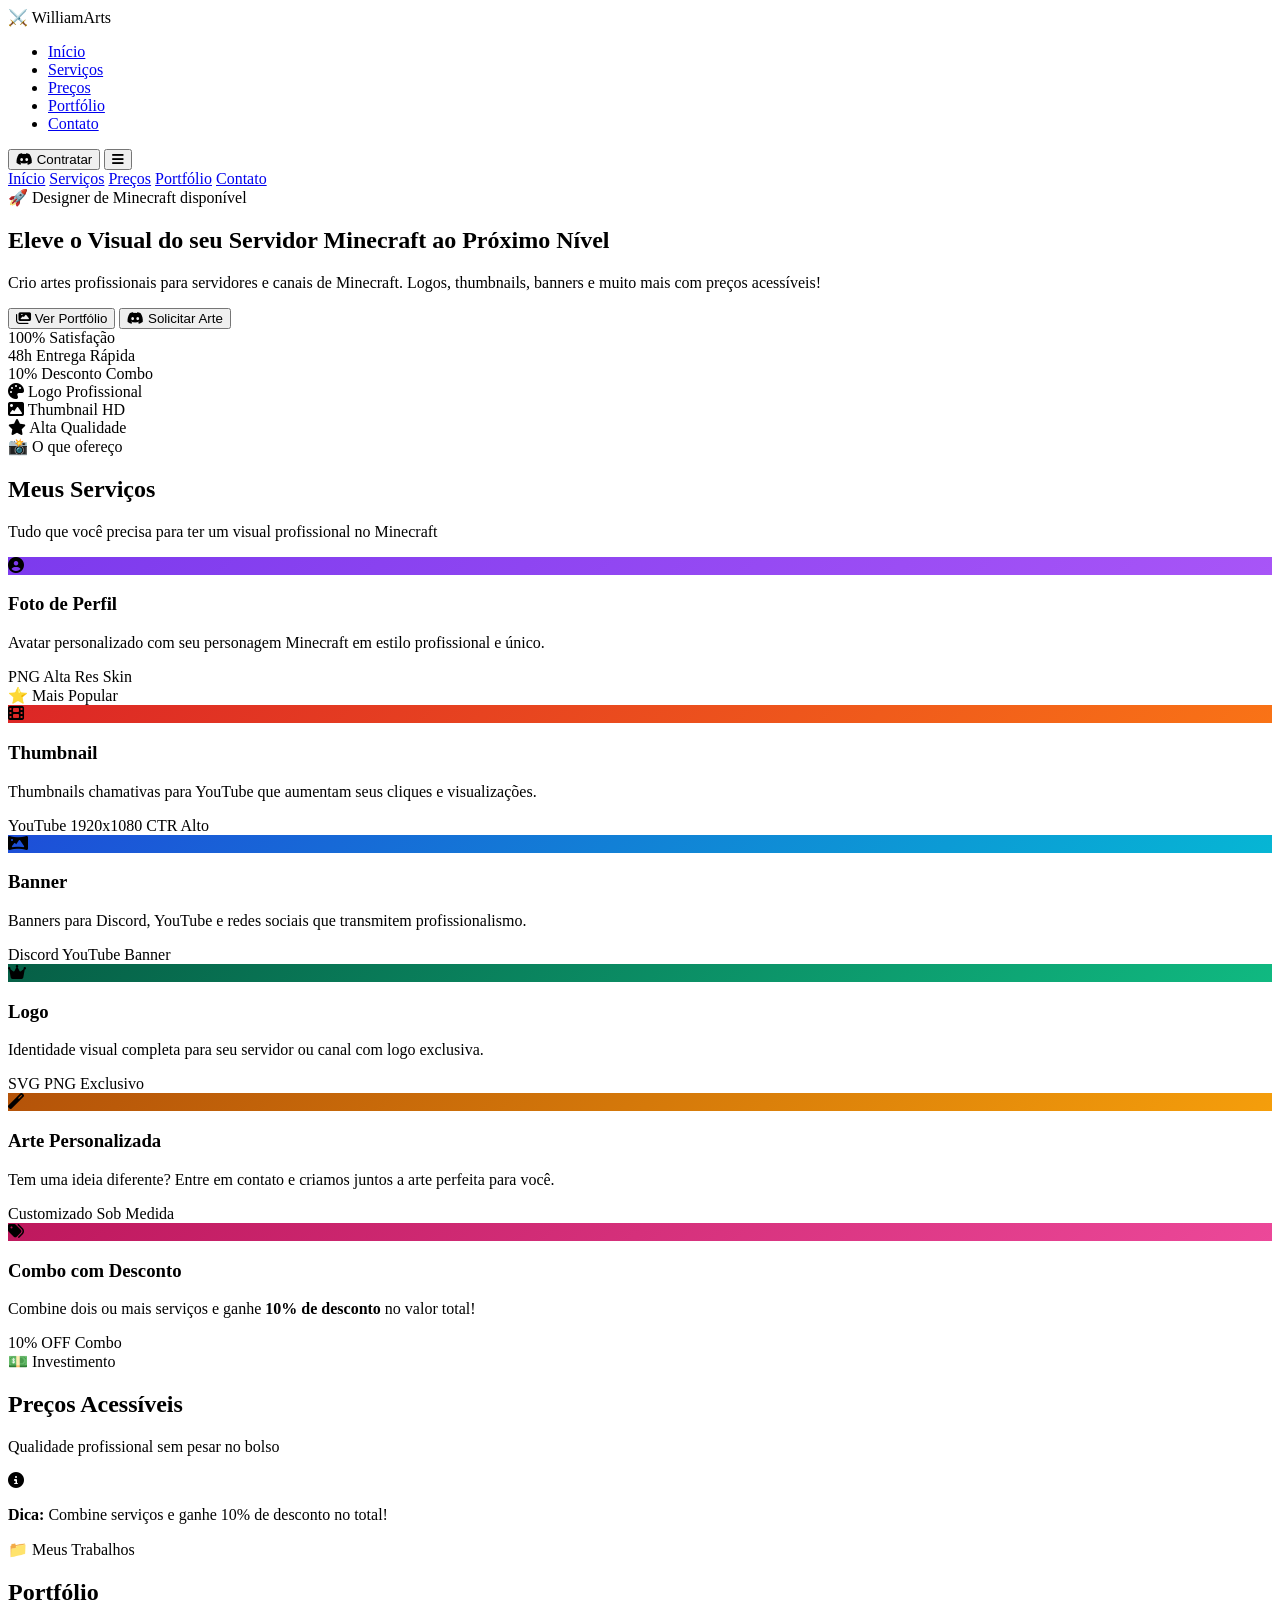
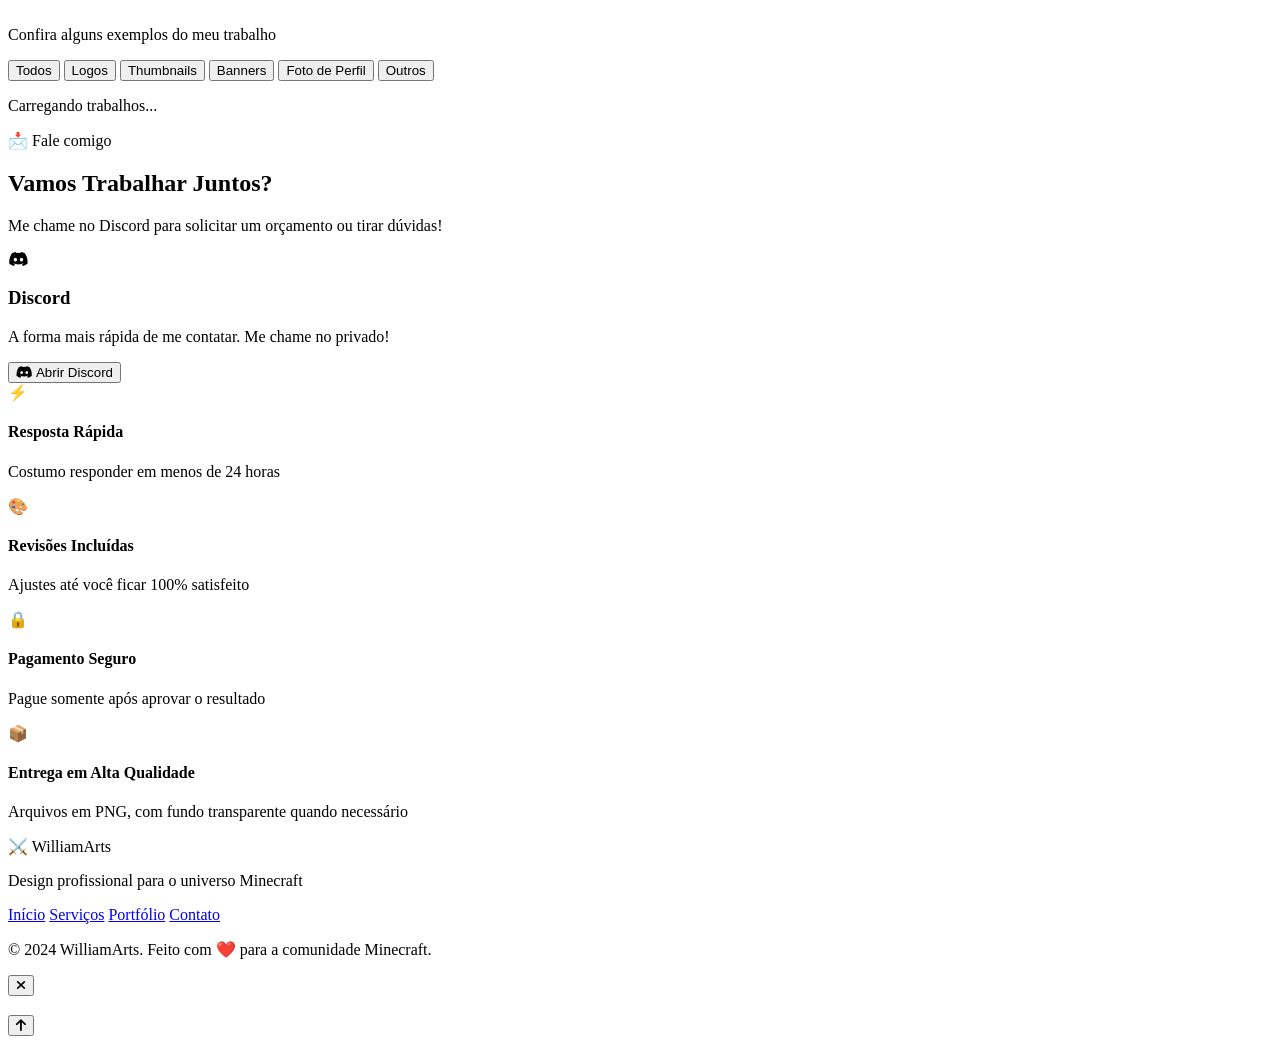
==== index.html @ 98b88396 "Add initial HTML structure for Minecraft design site This file contains the complete HTML structure " ====
<!DOCTYPE html>
<html lang="pt-BR">
<head>
  <meta charset="UTF-8" />
  <meta name="viewport" content="width=device-width, initial-scale=1.0"/>
  <title>William Arts | Design para Minecraft</title>
  <meta name="description" content="Artes profissionais para servidores e canais de Minecraft. Logos, thumbnails, banners e muito mais!"/>
  <link rel="stylesheet" href="style.css"/>
  <link rel="preconnect" href="https://fonts.googleapis.com"/>
  <link href="https://fonts.googleapis.com/css2?family=Inter:wght@300;400;500;600;700;800;900&display=swap" rel="stylesheet"/>
  <link rel="stylesheet" href="https://cdnjs.cloudflare.com/ajax/libs/font-awesome/6.5.0/css/all.min.css"/>
</head>
<body>

  <!-- PARTÍCULAS DE FUNDO -->
  <div class="particles" id="particles"></div>

  <!-- NAVBAR -->
  <nav class="navbar" id="navbar">
    <div class="nav-container">
      <div class="nav-logo">
        <span class="logo-icon">⚔️</span>
        <span class="logo-text">William<span class="logo-highlight">Arts</span></span>
      </div>
      <ul class="nav-links">
        <li><a href="#inicio" class="nav-link active">Início</a></li>
        <li><a href="#servicos" class="nav-link">Serviços</a></li>
        <li><a href="#precos" class="nav-link">Preços</a></li>
        <li><a href="#portfolio" class="nav-link">Portfólio</a></li>
        <li><a href="#contato" class="nav-link">Contato</a></li>
      </ul>
      <button class="nav-cta" onclick="scrollToSection('contato')">
        <i class="fab fa-discord"></i> Contratar
      </button>
      <button class="menu-toggle" id="menuToggle">
        <i class="fas fa-bars"></i>
      </button>
    </div>
    <!-- Menu Mobile -->
    <div class="mobile-menu" id="mobileMenu">
      <a href="#inicio" class="mobile-link">Início</a>
      <a href="#servicos" class="mobile-link">Serviços</a>
      <a href="#precos" class="mobile-link">Preços</a>
      <a href="#portfolio" class="mobile-link">Portfólio</a>
      <a href="#contato" class="mobile-link">Contato</a>
    </div>
  </nav>

  <!-- HERO SECTION -->
  <section class="hero" id="inicio">
    <div class="hero-bg-grid"></div>
    <div class="hero-content">
      <div class="hero-badge">
        <span class="badge-dot"></span>
        🚀 Designer de Minecraft disponível
      </div>
      <h1 class="hero-title">
        Eleve o Visual do seu
        <span class="gradient-text">Servidor Minecraft</span>
        ao Próximo Nível
      </h1>
      <p class="hero-subtitle">
        Crio artes profissionais para servidores e canais de Minecraft.
        Logos, thumbnails, banners e muito mais com preços acessíveis!
      </p>
      <div class="hero-buttons">
        <button class="btn-primary" onclick="scrollToSection('portfolio')">
          <i class="fas fa-images"></i> Ver Portfólio
        </button>
        <button class="btn-secondary" onclick="scrollToSection('contato')">
          <i class="fab fa-discord"></i> Solicitar Arte
        </button>
      </div>
      <div class="hero-stats">
        <div class="stat">
          <span class="stat-number">100%</span>
          <span class="stat-label">Satisfação</span>
        </div>
        <div class="stat-divider"></div>
        <div class="stat">
          <span class="stat-number">48h</span>
          <span class="stat-label">Entrega Rápida</span>
        </div>
        <div class="stat-divider"></div>
        <div class="stat">
          <span class="stat-number">10%</span>
          <span class="stat-label">Desconto Combo</span>
        </div>
      </div>
    </div>
    <div class="hero-visual">
      <div class="hero-card-float card-1">
        <i class="fas fa-palette"></i>
        <span>Logo Profissional</span>
      </div>
      <div class="hero-card-float card-2">
        <i class="fas fa-image"></i>
        <span>Thumbnail HD</span>
      </div>
      <div class="hero-card-float card-3">
        <i class="fas fa-star"></i>
        <span>Alta Qualidade</span>
      </div>
      <div class="minecraft-block">
        <div class="block-face top"></div>
        <div class="block-face front"></div>
        <div class="block-face right"></div>
      </div>
    </div>
  </section>

  <!-- SERVIÇOS -->
  <section class="servicos" id="servicos">
    <div class="container">
      <div class="section-header">
        <span class="section-tag">📸 O que ofereço</span>
        <h2 class="section-title">Meus <span class="gradient-text">Serviços</span></h2>
        <p class="section-subtitle">Tudo que você precisa para ter um visual profissional no Minecraft</p>
      </div>
      <div class="servicos-grid">

        <div class="servico-card">
          <div class="servico-icon" style="background: linear-gradient(135deg, #7c3aed, #a855f7);">
            <i class="fas fa-user-circle"></i>
          </div>
          <h3>Foto de Perfil</h3>
          <p>Avatar personalizado com seu personagem Minecraft em estilo profissional e único.</p>
          <div class="servico-tags">
            <span class="tag">PNG</span>
            <span class="tag">Alta Res</span>
            <span class="tag">Skin</span>
          </div>
        </div>

        <div class="servico-card featured">
          <div class="featured-badge">⭐ Mais Popular</div>
          <div class="servico-icon" style="background: linear-gradient(135deg, #dc2626, #f97316);">
            <i class="fas fa-film"></i>
          </div>
          <h3>Thumbnail</h3>
          <p>Thumbnails chamativas para YouTube que aumentam seus cliques e visualizações.</p>
          <div class="servico-tags">
            <span class="tag">YouTube</span>
            <span class="tag">1920x1080</span>
            <span class="tag">CTR Alto</span>
          </div>
        </div>

        <div class="servico-card">
          <div class="servico-icon" style="background: linear-gradient(135deg, #1d4ed8, #06b6d4);">
            <i class="fas fa-panorama"></i>
          </div>
          <h3>Banner</h3>
          <p>Banners para Discord, YouTube e redes sociais que transmitem profissionalismo.</p>
          <div class="servico-tags">
            <span class="tag">Discord</span>
            <span class="tag">YouTube</span>
            <span class="tag">Banner</span>
          </div>
        </div>

        <div class="servico-card">
          <div class="servico-icon" style="background: linear-gradient(135deg, #065f46, #10b981);">
            <i class="fas fa-crown"></i>
          </div>
          <h3>Logo</h3>
          <p>Identidade visual completa para seu servidor ou canal com logo exclusiva.</p>
          <div class="servico-tags">
            <span class="tag">SVG</span>
            <span class="tag">PNG</span>
            <span class="tag">Exclusivo</span>
          </div>
        </div>

        <div class="servico-card">
          <div class="servico-icon" style="background: linear-gradient(135deg, #b45309, #f59e0b);">
            <i class="fas fa-magic"></i>
          </div>
          <h3>Arte Personalizada</h3>
          <p>Tem uma ideia diferente? Entre em contato e criamos juntos a arte perfeita para você.</p>
          <div class="servico-tags">
            <span class="tag">Customizado</span>
            <span class="tag">Sob Medida</span>
          </div>
        </div>

        <div class="servico-card desconto-card">
          <div class="servico-icon" style="background: linear-gradient(135deg, #be185d, #ec4899);">
            <i class="fas fa-tags"></i>
          </div>
          <h3>Combo com Desconto</h3>
          <p>Combine dois ou mais serviços e ganhe <strong>10% de desconto</strong> no valor total!</p>
          <div class="servico-tags">
            <span class="tag tag-destaque">10% OFF</span>
            <span class="tag">Combo</span>
          </div>
        </div>

      </div>
    </div>
  </section>

  <!-- PREÇOS -->
  <section class="precos" id="precos">
    <div class="container">
      <div class="section-header">
        <span class="section-tag">💵 Investimento</span>
        <h2 class="section-title">Preços <span class="gradient-text">Acessíveis</span></h2>
        <p class="section-subtitle">Qualidade profissional sem pesar no bolso</p>
      </div>
      <div class="precos-grid" id="precosGrid">
        <!-- Preenchido pelo JS -->
      </div>
      <div class="combo-aviso">
        <i class="fas fa-info-circle"></i>
        <p><strong>Dica:</strong> Combine serviços e ganhe <span class="highlight">10% de desconto</span> no total!</p>
      </div>
    </div>
  </section>

  <!-- PORTFÓLIO -->
  <section class="portfolio-section" id="portfolio">
    <div class="container">
      <div class="section-header">
        <span class="section-tag">📁 Meus Trabalhos</span>
        <h2 class="section-title">Port<span class="gradient-text">fólio</span></h2>
        <p class="section-subtitle">Confira alguns exemplos do meu trabalho</p>
      </div>

      <!-- FILTROS -->
      <div class="filtros">
        <button class="filtro-btn active" data-filtro="todos">Todos</button>
        <button class="filtro-btn" data-filtro="logo">Logos</button>
        <button class="filtro-btn" data-filtro="thumbnail">Thumbnails</button>
        <button class="filtro-btn" data-filtro="banner">Banners</button>
        <button class="filtro-btn" data-filtro="fotoperfil">Foto de Perfil</button>
        <button class="filtro-btn" data-filtro="outro">Outros</button>
      </div>

      <!-- GRID DE PORTFÓLIOS -->
      <div class="portfolio-grid" id="portfolioGrid">
        <div class="loading-portfolio">
          <div class="spinner"></div>
          <p>Carregando trabalhos...</p>
        </div>
      </div>

    </div>
  </section>

  <!-- CONTATO -->
  <section class="contato" id="contato">
    <div class="container">
      <div class="section-header">
        <span class="section-tag">📩 Fale comigo</span>
        <h2 class="section-title">Vamos <span class="gradient-text">Trabalhar</span> Juntos?</h2>
        <p class="section-subtitle">Me chame no Discord para solicitar um orçamento ou tirar dúvidas!</p>
      </div>
      <div class="contato-content">
        <div class="contato-card discord-card">
          <div class="discord-icon">
            <i class="fab fa-discord"></i>
          </div>
          <h3>Discord</h3>
          <p>A forma mais rápida de me contatar. Me chame no privado!</p>
          <div class="discord-username" id="discordUsername">
            <!-- Preenchido pelo JS -->
          </div>
          <button class="btn-discord" id="btnDiscord">
            <i class="fab fa-discord"></i> Abrir Discord
          </button>
        </div>

        <div class="contato-info">
          <div class="info-item">
            <div class="info-icon">⚡</div>
            <div>
              <h4>Resposta Rápida</h4>
              <p>Costumo responder em menos de 24 horas</p>
            </div>
          </div>
          <div class="info-item">
            <div class="info-icon">🎨</div>
            <div>
              <h4>Revisões Incluídas</h4>
              <p>Ajustes até você ficar 100% satisfeito</p>
            </div>
          </div>
          <div class="info-item">
            <div class="info-icon">🔒</div>
            <div>
              <h4>Pagamento Seguro</h4>
              <p>Pague somente após aprovar o resultado</p>
            </div>
          </div>
          <div class="info-item">
            <div class="info-icon">📦</div>
            <div>
              <h4>Entrega em Alta Qualidade</h4>
              <p>Arquivos em PNG, com fundo transparente quando necessário</p>
            </div>
          </div>
        </div>
      </div>
    </div>
  </section>

  <!-- FOOTER -->
  <footer class="footer">
    <div class="footer-content">
      <div class="footer-logo">
        <span class="logo-icon">⚔️</span>
        <span class="logo-text">William<span class="logo-highlight">Arts</span></span>
      </div>
      <p class="footer-desc">Design profissional para o universo Minecraft</p>
      <div class="footer-links">
        <a href="#inicio">Início</a>
        <a href="#servicos">Serviços</a>
        <a href="#portfolio">Portfólio</a>
        <a href="#contato">Contato</a>
      </div>
      <p class="footer-copy">© 2024 WilliamArts. Feito com ❤️ para a comunidade Minecraft.</p>
    </div>
  </footer>

  <!-- MODAL DE IMAGEM -->
  <div class="modal-overlay" id="modalOverlay">
    <div class="modal-content">
      <button class="modal-close" id="modalClose">
        <i class="fas fa-times"></i>
      </button>
      <img src="" alt="" id="modalImg" class="modal-img"/>
      <div class="modal-info">
        <h3 id="modalTitulo"></h3>
        <p id="modalDesc"></p>
        <span class="modal-cat" id="modalCat"></span>
      </div>
    </div>
  </div>

  <!-- BOTÃO VOLTAR AO TOPO -->
  <button class="btn-topo" id="btnTopo" onclick="window.scrollTo({top:0,behavior:'smooth'})">
    <i class="fas fa-arrow-up"></i>
  </button>

  <script src="script.js"></script>
</body>
</html>
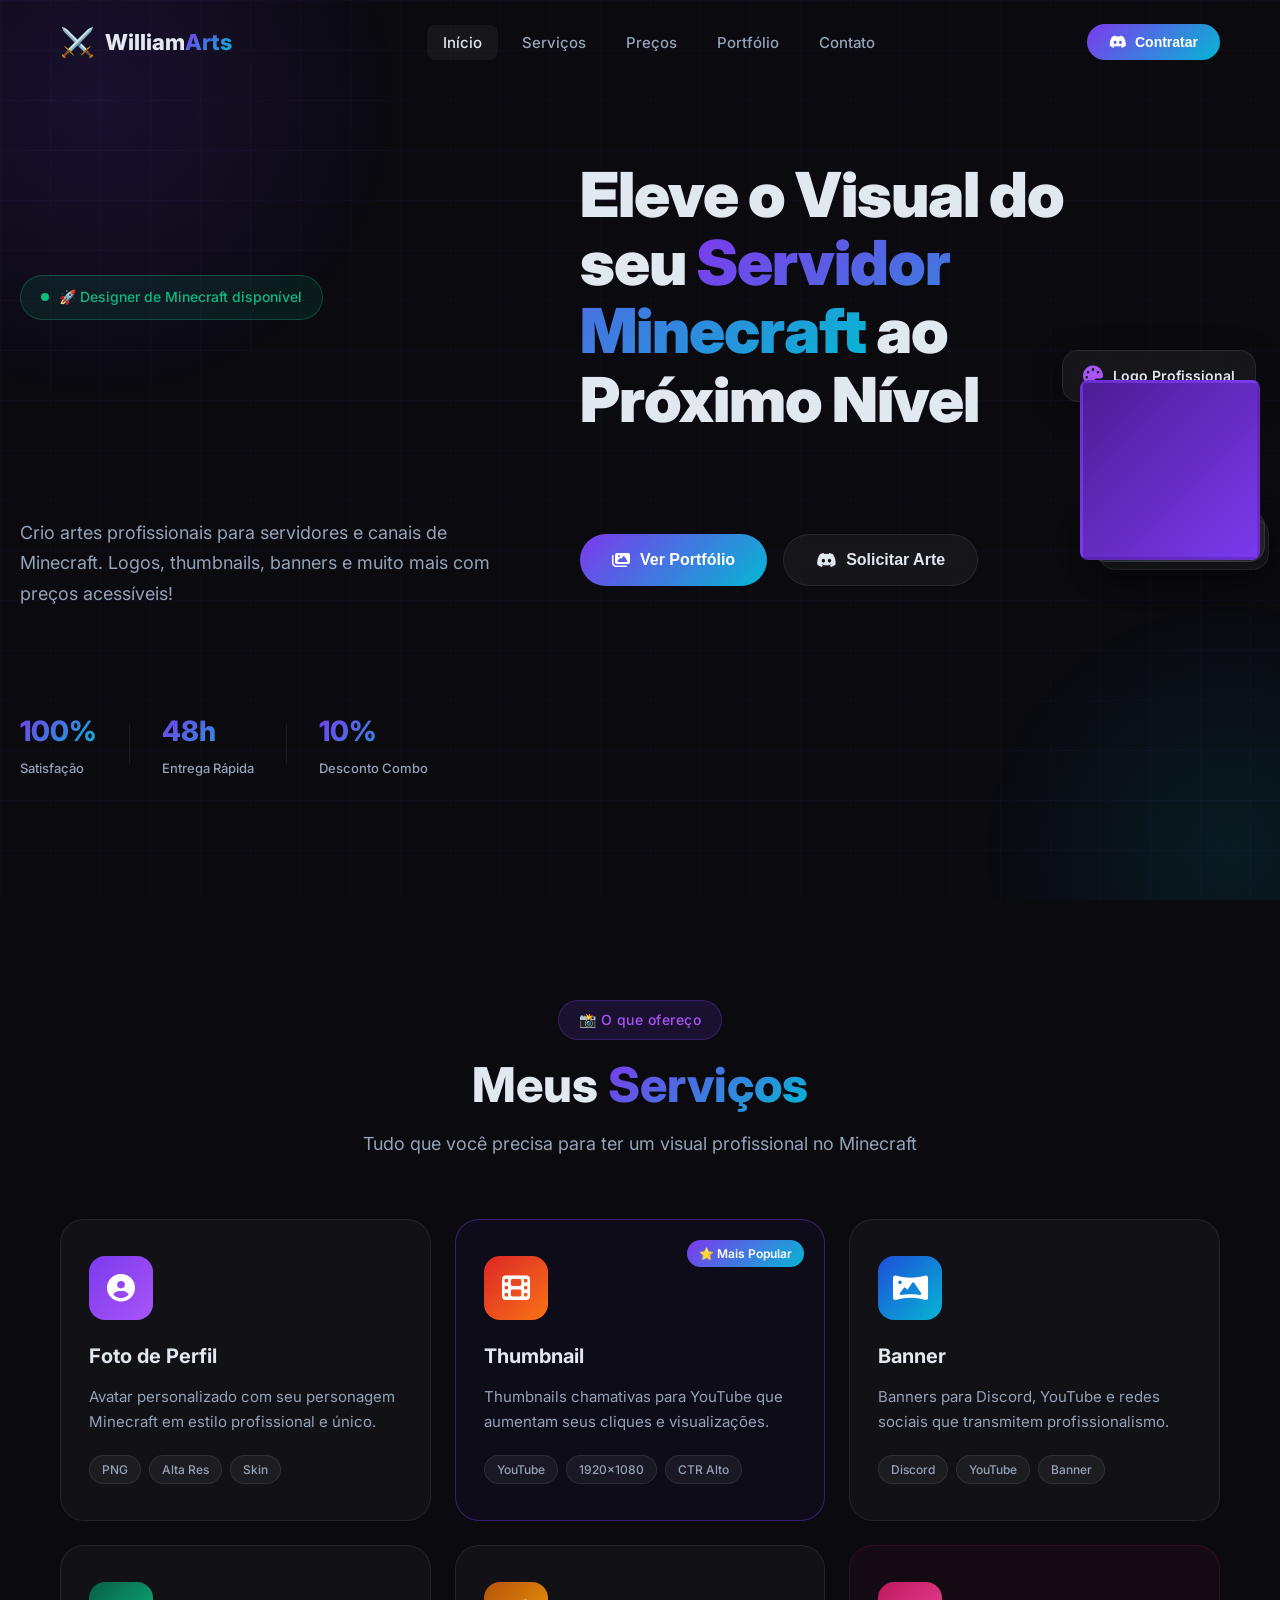
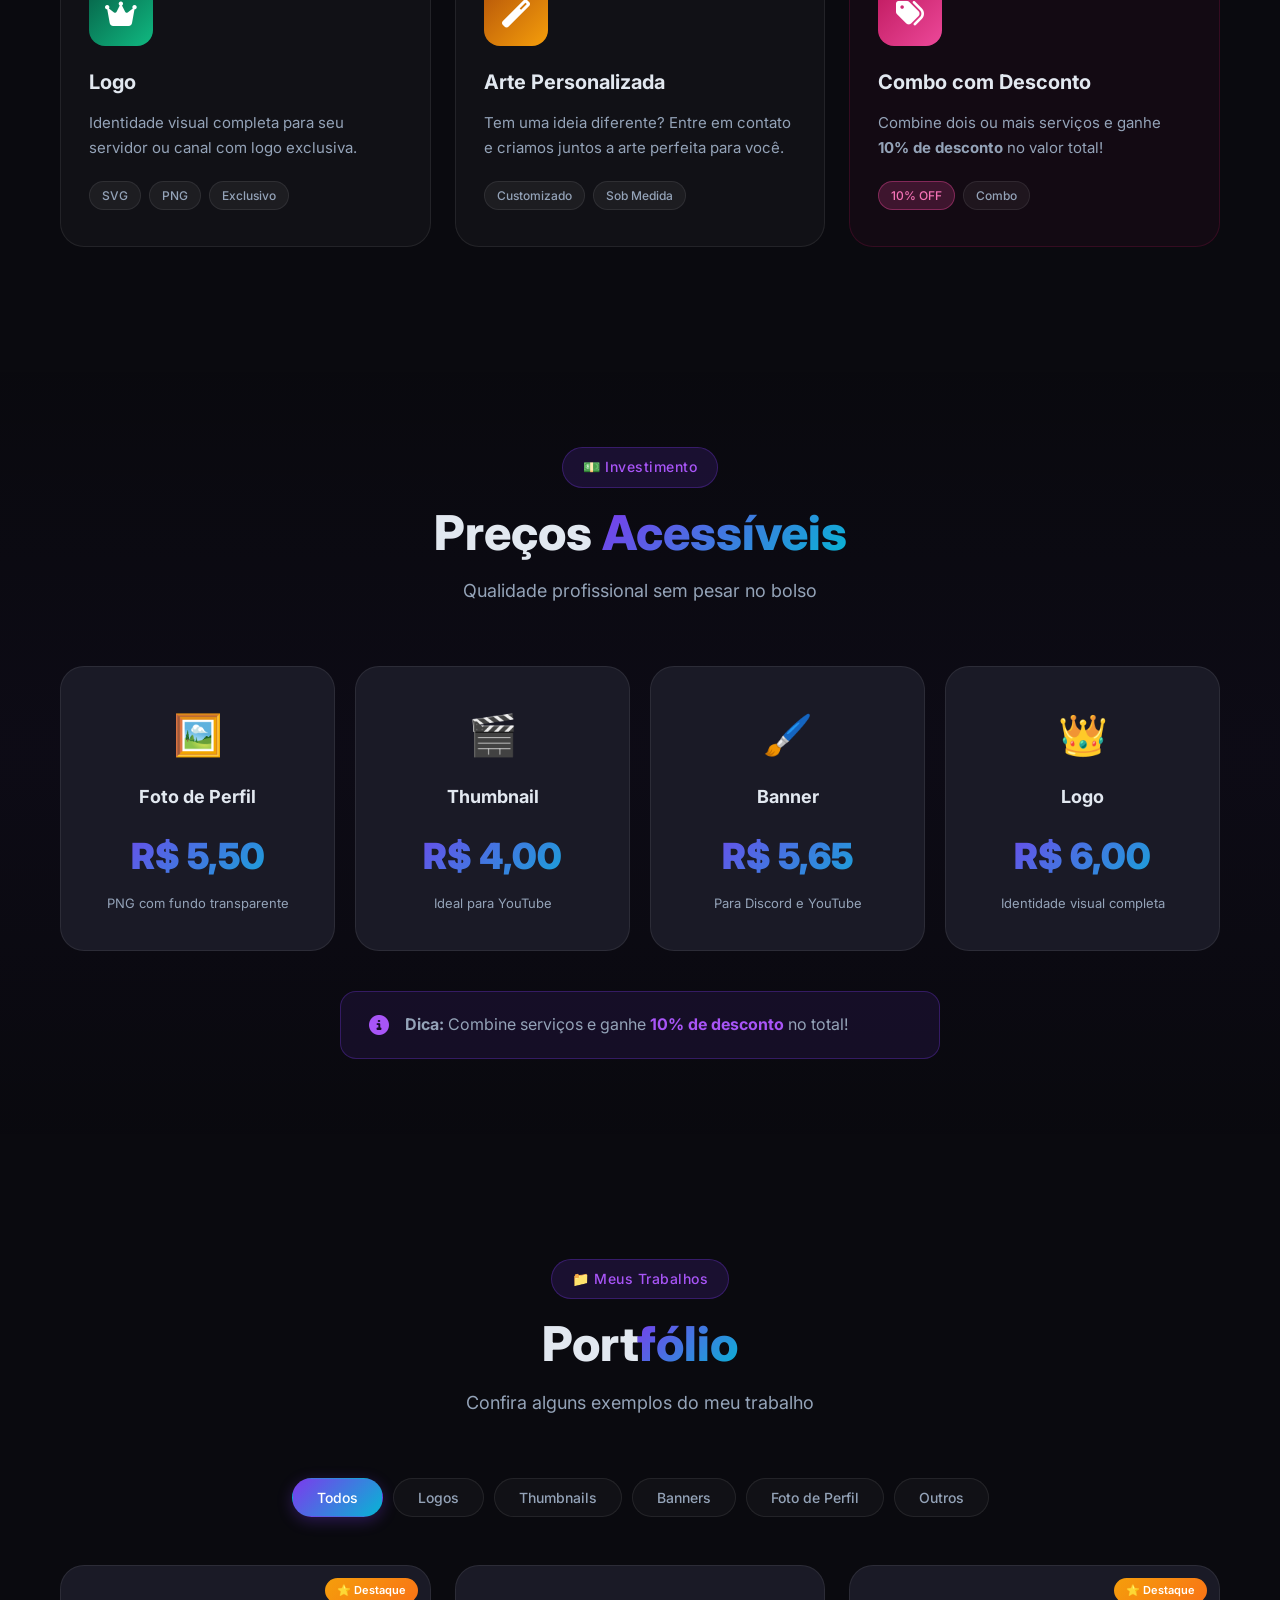
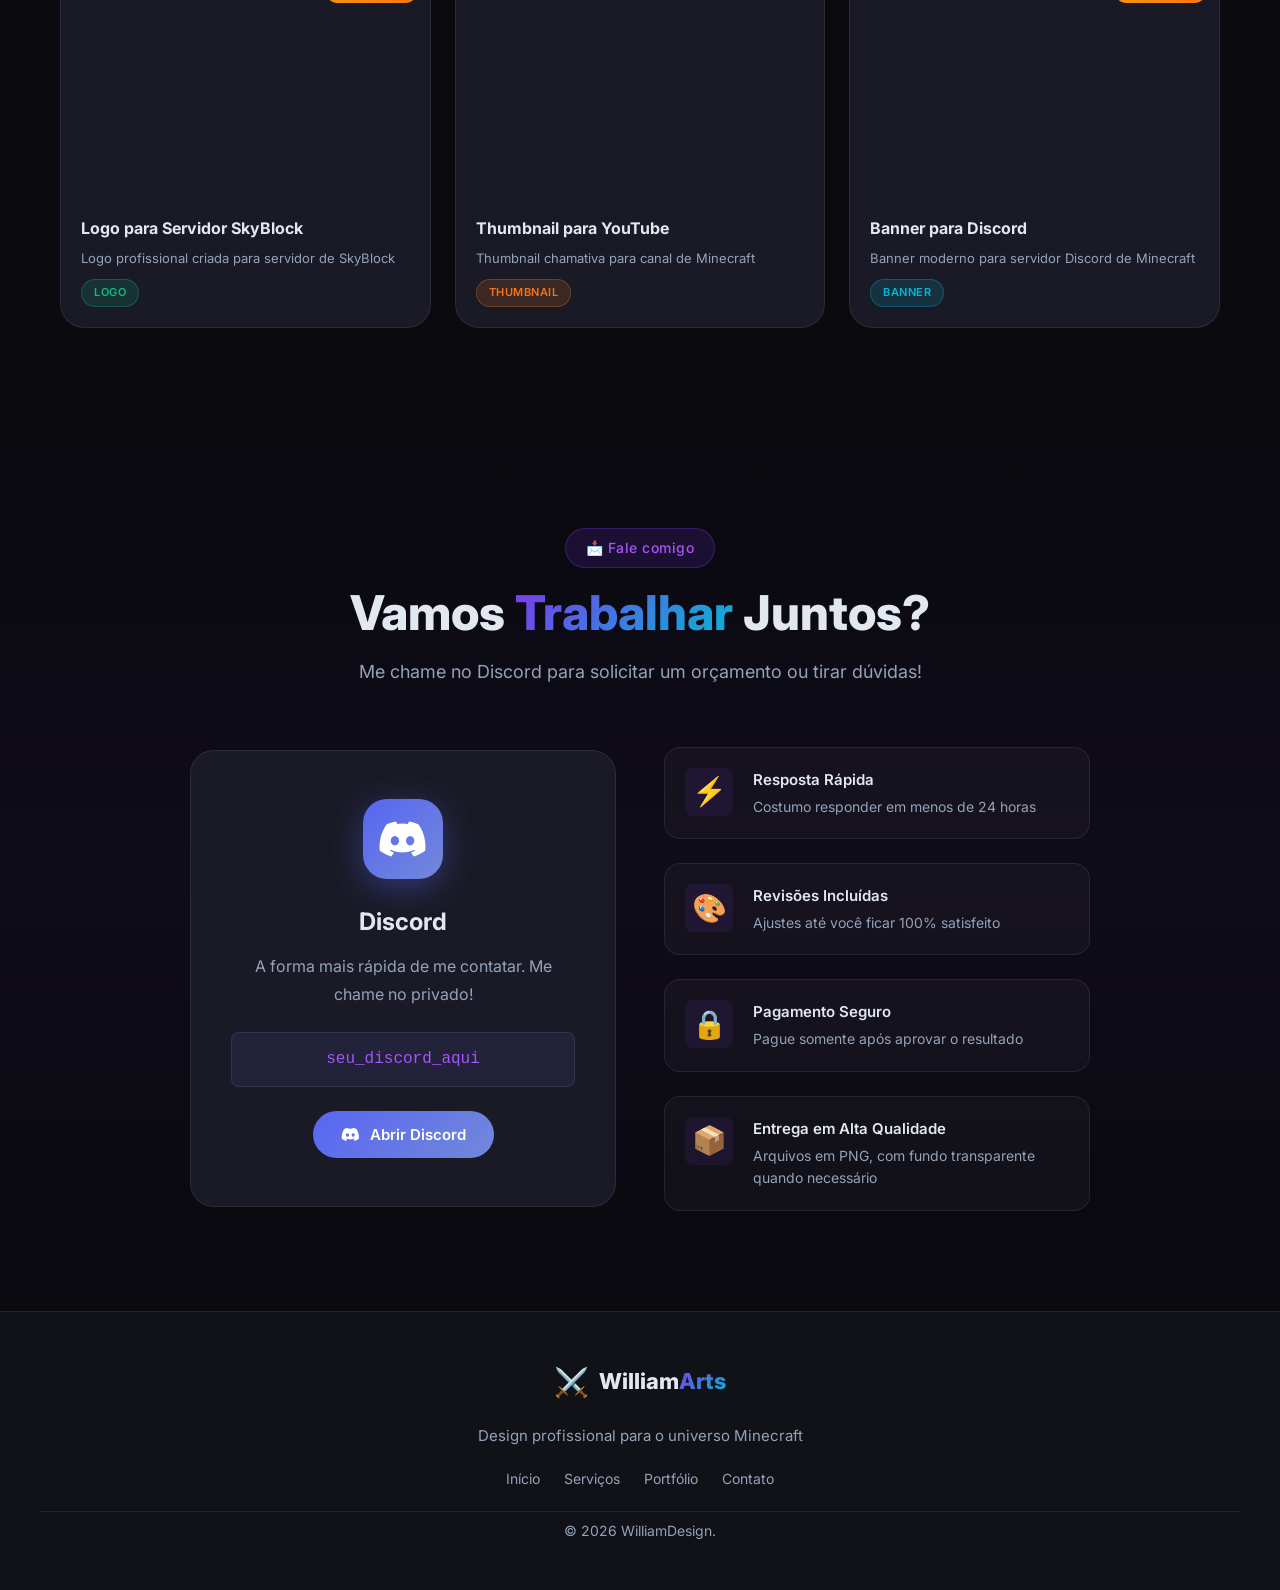
==== commit 4233a52b: "Change footer copyright to 2026 WilliamDesign Updated footer copyright year and author name." ====
--- a/index.html
+++ b/index.html
@@ -319,7 +319,7 @@
         <a href="#portfolio">Portfólio</a>
         <a href="#contato">Contato</a>
       </div>
-      <p class="footer-copy">© 2024 WilliamArts. Feito com ❤️ para a comunidade Minecraft.</p>
+      <p class="footer-copy">© 2026 WilliamDesign.</p>
     </div>
   </footer>
 
--- a/style.css
+++ b/style.css
@@ -0,0 +1,1297 @@
+/* ===================================
+   RESET E VARIÁVEIS
+=================================== */
+*, *::before, *::after {
+  margin: 0;
+  padding: 0;
+  box-sizing: border-box;
+}
+
+:root {
+  --primary: #7c3aed;
+  --primary-light: #a855f7;
+  --secondary: #06b6d4;
+  --accent: #f97316;
+  --dark: #0a0a0f;
+  --dark-2: #111118;
+  --dark-3: #1a1a26;
+  --dark-4: #22223a;
+  --text: #e2e8f0;
+  --text-muted: #94a3b8;
+  --border: rgba(124, 58, 237, 0.2);
+  --glass: rgba(255, 255, 255, 0.03);
+  --glass-border: rgba(255, 255, 255, 0.08);
+  --success: #10b981;
+  --gradient: linear-gradient(135deg, #7c3aed, #06b6d4);
+  --gradient-2: linear-gradient(135deg, #f97316, #dc2626);
+  --shadow: 0 25px 50px rgba(0, 0, 0, 0.5);
+  --radius: 16px;
+  --radius-sm: 8px;
+  --radius-lg: 24px;
+  --transition: all 0.3s cubic-bezier(0.4, 0, 0.2, 1);
+}
+
+html {
+  scroll-behavior: smooth;
+  scroll-padding-top: 80px;
+}
+
+body {
+  font-family: 'Inter', sans-serif;
+  background-color: var(--dark);
+  color: var(--text);
+  overflow-x: hidden;
+  line-height: 1.6;
+}
+
+/* ===================================
+   PARTÍCULAS
+=================================== */
+.particles {
+  position: fixed;
+  top: 0;
+  left: 0;
+  width: 100%;
+  height: 100%;
+  pointer-events: none;
+  z-index: 0;
+  overflow: hidden;
+}
+
+.particle {
+  position: absolute;
+  border-radius: 50%;
+  animation: float-particle linear infinite;
+  opacity: 0;
+}
+
+@keyframes float-particle {
+  0% { transform: translateY(100vh) rotate(0deg); opacity: 0; }
+  10% { opacity: 1; }
+  90% { opacity: 1; }
+  100% { transform: translateY(-100px) rotate(720deg); opacity: 0; }
+}
+
+/* ===================================
+   UTILITÁRIOS
+=================================== */
+.container {
+  max-width: 1200px;
+  margin: 0 auto;
+  padding: 0 20px;
+}
+
+.gradient-text {
+  background: var(--gradient);
+  -webkit-background-clip: text;
+  -webkit-text-fill-color: transparent;
+  background-clip: text;
+}
+
+.section-header {
+  text-align: center;
+  margin-bottom: 60px;
+}
+
+.section-tag {
+  display: inline-block;
+  background: rgba(124, 58, 237, 0.15);
+  border: 1px solid rgba(124, 58, 237, 0.3);
+  color: var(--primary-light);
+  padding: 8px 20px;
+  border-radius: 50px;
+  font-size: 14px;
+  font-weight: 500;
+  margin-bottom: 16px;
+  letter-spacing: 0.5px;
+}
+
+.section-title {
+  font-size: clamp(32px, 5vw, 48px);
+  font-weight: 800;
+  margin-bottom: 16px;
+  line-height: 1.2;
+}
+
+.section-subtitle {
+  font-size: 18px;
+  color: var(--text-muted);
+  max-width: 600px;
+  margin: 0 auto;
+}
+
+/* ===================================
+   NAVBAR
+=================================== */
+.navbar {
+  position: fixed;
+  top: 0;
+  left: 0;
+  right: 0;
+  z-index: 1000;
+  padding: 0;
+  transition: var(--transition);
+  background: rgba(10, 10, 15, 0);
+}
+
+.navbar.scrolled {
+  background: rgba(10, 10, 15, 0.95);
+  backdrop-filter: blur(20px);
+  -webkit-backdrop-filter: blur(20px);
+  border-bottom: 1px solid var(--glass-border);
+  box-shadow: 0 4px 30px rgba(0, 0, 0, 0.3);
+}
+
+.nav-container {
+  max-width: 1200px;
+  margin: 0 auto;
+  padding: 20px;
+  display: flex;
+  align-items: center;
+  justify-content: space-between;
+  gap: 20px;
+}
+
+.nav-logo {
+  display: flex;
+  align-items: center;
+  gap: 10px;
+  text-decoration: none;
+  font-size: 22px;
+  font-weight: 800;
+  color: var(--text);
+}
+
+.logo-icon { font-size: 28px; }
+
+.logo-highlight {
+  background: var(--gradient);
+  -webkit-background-clip: text;
+  -webkit-text-fill-color: transparent;
+  background-clip: text;
+}
+
+.nav-links {
+  display: flex;
+  list-style: none;
+  gap: 8px;
+  align-items: center;
+}
+
+.nav-link {
+  text-decoration: none;
+  color: var(--text-muted);
+  font-weight: 500;
+  padding: 8px 16px;
+  border-radius: var(--radius-sm);
+  transition: var(--transition);
+  font-size: 15px;
+}
+
+.nav-link:hover,
+.nav-link.active {
+  color: var(--text);
+  background: rgba(255, 255, 255, 0.05);
+}
+
+.nav-cta {
+  background: var(--gradient);
+  color: white;
+  border: none;
+  padding: 10px 22px;
+  border-radius: 50px;
+  font-weight: 600;
+  cursor: pointer;
+  font-size: 14px;
+  transition: var(--transition);
+  display: flex;
+  align-items: center;
+  gap: 8px;
+  white-space: nowrap;
+}
+
+.nav-cta:hover {
+  transform: translateY(-2px);
+  box-shadow: 0 8px 25px rgba(124, 58, 237, 0.4);
+}
+
+.menu-toggle {
+  display: none;
+  background: var(--glass);
+  border: 1px solid var(--glass-border);
+  color: var(--text);
+  width: 42px;
+  height: 42px;
+  border-radius: var(--radius-sm);
+  cursor: pointer;
+  font-size: 18px;
+  align-items: center;
+  justify-content: center;
+  transition: var(--transition);
+}
+
+.mobile-menu {
+  display: none;
+  flex-direction: column;
+  background: rgba(10, 10, 15, 0.98);
+  backdrop-filter: blur(20px);
+  padding: 20px;
+  border-top: 1px solid var(--glass-border);
+}
+
+.mobile-menu.open { display: flex; }
+
+.mobile-link {
+  text-decoration: none;
+  color: var(--text-muted);
+  padding: 14px 16px;
+  border-radius: var(--radius-sm);
+  font-weight: 500;
+  transition: var(--transition);
+  font-size: 16px;
+}
+
+.mobile-link:hover {
+  color: var(--text);
+  background: rgba(255, 255, 255, 0.05);
+}
+
+/* ===================================
+   HERO
+=================================== */
+.hero {
+  min-height: 100vh;
+  display: flex;
+  align-items: center;
+  position: relative;
+  overflow: hidden;
+  padding: 100px 20px 60px;
+}
+
+.hero-bg-grid {
+  position: absolute;
+  inset: 0;
+  background-image:
+    linear-gradient(rgba(124, 58, 237, 0.05) 1px, transparent 1px),
+    linear-gradient(90deg, rgba(124, 58, 237, 0.05) 1px, transparent 1px);
+  background-size: 50px 50px;
+  animation: grid-move 20s linear infinite;
+}
+
+@keyframes grid-move {
+  0% { transform: translateY(0); }
+  100% { transform: translateY(50px); }
+}
+
+.hero::before {
+  content: '';
+  position: absolute;
+  top: -200px;
+  left: -200px;
+  width: 600px;
+  height: 600px;
+  background: radial-gradient(circle, rgba(124, 58, 237, 0.15) 0%, transparent 70%);
+  pointer-events: none;
+}
+
+.hero::after {
+  content: '';
+  position: absolute;
+  bottom: -200px;
+  right: -200px;
+  width: 500px;
+  height: 500px;
+  background: radial-gradient(circle, rgba(6, 182, 212, 0.1) 0%, transparent 70%);
+  pointer-events: none;
+}
+
+.hero-content {
+  max-width: 1200px;
+  margin: 0 auto;
+  width: 100%;
+  display: grid;
+  grid-template-columns: 1fr 1fr;
+  gap: 60px;
+  align-items: center;
+  position: relative;
+  z-index: 1;
+}
+
+.hero-badge {
+  display: inline-flex;
+  align-items: center;
+  gap: 10px;
+  background: rgba(16, 185, 129, 0.1);
+  border: 1px solid rgba(16, 185, 129, 0.3);
+  color: #10b981;
+  padding: 10px 20px;
+  border-radius: 50px;
+  font-size: 14px;
+  font-weight: 500;
+  margin-bottom: 24px;
+  width: fit-content;
+}
+
+.badge-dot {
+  width: 8px;
+  height: 8px;
+  background: #10b981;
+  border-radius: 50%;
+  animation: pulse-dot 2s infinite;
+}
+
+@keyframes pulse-dot {
+  0%, 100% { opacity: 1; transform: scale(1); }
+  50% { opacity: 0.5; transform: scale(1.3); }
+}
+
+.hero-title {
+  font-size: clamp(36px, 5vw, 62px);
+  font-weight: 900;
+  line-height: 1.1;
+  margin-bottom: 24px;
+  letter-spacing: -1px;
+}
+
+.hero-subtitle {
+  font-size: 18px;
+  color: var(--text-muted);
+  margin-bottom: 40px;
+  line-height: 1.7;
+}
+
+.hero-buttons {
+  display: flex;
+  gap: 16px;
+  flex-wrap: wrap;
+  margin-bottom: 48px;
+}
+
+.btn-primary {
+  background: var(--gradient);
+  color: white;
+  border: none;
+  padding: 16px 32px;
+  border-radius: 50px;
+  font-size: 16px;
+  font-weight: 600;
+  cursor: pointer;
+  transition: var(--transition);
+  display: flex;
+  align-items: center;
+  gap: 10px;
+}
+
+.btn-primary:hover {
+  transform: translateY(-3px);
+  box-shadow: 0 12px 30px rgba(124, 58, 237, 0.5);
+}
+
+.btn-secondary {
+  background: rgba(255, 255, 255, 0.05);
+  color: var(--text);
+  border: 1px solid var(--glass-border);
+  padding: 16px 32px;
+  border-radius: 50px;
+  font-size: 16px;
+  font-weight: 600;
+  cursor: pointer;
+  transition: var(--transition);
+  display: flex;
+  align-items: center;
+  gap: 10px;
+  backdrop-filter: blur(10px);
+}
+
+.btn-secondary:hover {
+  background: rgba(255, 255, 255, 0.1);
+  border-color: rgba(124, 58, 237, 0.4);
+  transform: translateY(-3px);
+}
+
+.hero-stats {
+  display: flex;
+  align-items: center;
+  gap: 32px;
+}
+
+.stat {
+  display: flex;
+  flex-direction: column;
+  gap: 4px;
+}
+
+.stat-number {
+  font-size: 28px;
+  font-weight: 800;
+  background: var(--gradient);
+  -webkit-background-clip: text;
+  -webkit-text-fill-color: transparent;
+  background-clip: text;
+}
+
+.stat-label {
+  font-size: 13px;
+  color: var(--text-muted);
+  font-weight: 500;
+}
+
+.stat-divider {
+  width: 1px;
+  height: 40px;
+  background: var(--glass-border);
+}
+
+/* HERO VISUAL - LADO DIREITO */
+.hero-visual {
+  position: relative;
+  height: 400px;
+  display: flex;
+  align-items: center;
+  justify-content: center;
+}
+
+.hero-card-float {
+  position: absolute;
+  background: rgba(255, 255, 255, 0.05);
+  backdrop-filter: blur(20px);
+  border: 1px solid var(--glass-border);
+  padding: 14px 20px;
+  border-radius: var(--radius);
+  display: flex;
+  align-items: center;
+  gap: 10px;
+  font-weight: 600;
+  font-size: 14px;
+  box-shadow: 0 8px 32px rgba(0, 0, 0, 0.3);
+  white-space: nowrap;
+  animation: float-card 6s ease-in-out infinite;
+}
+
+.card-1 { top: 20%; left: -10%; animation-delay: 0s; }
+.card-2 { bottom: 25%; right: -5%; animation-delay: 2s; }
+.card-3 { top: 60%; left: 5%; animation-delay: 4s; }
+
+.card-1 i { color: #a855f7; font-size: 20px; }
+.card-2 i { color: #06b6d4; font-size: 20px; }
+.card-3 i { color: #f59e0b; font-size: 20px; }
+
+@keyframes float-card {
+  0%, 100% { transform: translateY(0px); }
+  50% { transform: translateY(-15px); }
+}
+
+/* BLOCO MINECRAFT 3D */
+.minecraft-block {
+  width: 180px;
+  height: 180px;
+  position: relative;
+  transform-style: preserve-3d;
+  animation: rotate-block 8s linear infinite;
+}
+
+@keyframes rotate-block {
+  0% { transform: rotateY(0deg) rotateX(20deg); }
+  100% { transform: rotateY(360deg) rotateX(20deg); }
+}
+
+.block-face {
+  position: absolute;
+  width: 180px;
+  height: 180px;
+  border: 3px solid rgba(124, 58, 237, 0.3);
+}
+
+.block-face.front {
+  background: linear-gradient(135deg, #4c1d95, #7c3aed);
+  transform: translateZ(90px);
+  border-radius: 8px;
+}
+
+.block-face.top {
+  background: linear-gradient(135deg, #6d28d9, #8b5cf6);
+  transform: rotateX(90deg) translateZ(90px);
+  border-radius: 8px;
+}
+
+.block-face.right {
+  background: linear-gradient(135deg, #3b0764, #6d28d9);
+  transform: rotateY(90deg) translateZ(90px);
+  border-radius: 8px;
+}
+
+/* ===================================
+   SERVIÇOS
+=================================== */
+.servicos {
+  padding: 100px 0;
+  position: relative;
+  z-index: 1;
+}
+
+.servicos-grid {
+  display: grid;
+  grid-template-columns: repeat(auto-fit, minmax(300px, 1fr));
+  gap: 24px;
+}
+
+.servico-card {
+  background: var(--glass);
+  border: 1px solid var(--glass-border);
+  border-radius: var(--radius-lg);
+  padding: 36px 28px;
+  transition: var(--transition);
+  position: relative;
+  overflow: hidden;
+  cursor: default;
+}
+
+.servico-card::before {
+  content: '';
+  position: absolute;
+  inset: 0;
+  background: linear-gradient(135deg, rgba(124, 58, 237, 0.05), transparent);
+  opacity: 0;
+  transition: var(--transition);
+}
+
+.servico-card:hover {
+  transform: translateY(-8px);
+  border-color: rgba(124, 58, 237, 0.4);
+  box-shadow: 0 20px 60px rgba(124, 58, 237, 0.15);
+}
+
+.servico-card:hover::before { opacity: 1; }
+
+.servico-card.featured {
+  border-color: rgba(124, 58, 237, 0.4);
+  background: rgba(124, 58, 237, 0.05);
+}
+
+.featured-badge {
+  position: absolute;
+  top: 20px;
+  right: 20px;
+  background: var(--gradient);
+  color: white;
+  padding: 4px 12px;
+  border-radius: 50px;
+  font-size: 12px;
+  font-weight: 600;
+}
+
+.servico-icon {
+  width: 64px;
+  height: 64px;
+  border-radius: var(--radius);
+  display: flex;
+  align-items: center;
+  justify-content: center;
+  font-size: 28px;
+  color: white;
+  margin-bottom: 20px;
+}
+
+.servico-card h3 {
+  font-size: 20px;
+  font-weight: 700;
+  margin-bottom: 12px;
+  color: var(--text);
+}
+
+.servico-card p {
+  color: var(--text-muted);
+  font-size: 15px;
+  line-height: 1.7;
+  margin-bottom: 20px;
+}
+
+.servico-tags {
+  display: flex;
+  flex-wrap: wrap;
+  gap: 8px;
+}
+
+.tag {
+  background: rgba(255, 255, 255, 0.05);
+  border: 1px solid var(--glass-border);
+  color: var(--text-muted);
+  padding: 4px 12px;
+  border-radius: 50px;
+  font-size: 12px;
+  font-weight: 500;
+}
+
+.tag-destaque {
+  background: rgba(236, 72, 153, 0.2);
+  border-color: rgba(236, 72, 153, 0.4);
+  color: #f472b6;
+}
+
+.desconto-card {
+  background: rgba(190, 24, 93, 0.05);
+  border-color: rgba(190, 24, 93, 0.2);
+}
+
+/* ===================================
+   PREÇOS
+=================================== */
+.precos {
+  padding: 100px 0;
+  background: linear-gradient(180deg, transparent, rgba(124, 58, 237, 0.03), transparent);
+  position: relative;
+  z-index: 1;
+}
+
+.precos-grid {
+  display: grid;
+  grid-template-columns: repeat(auto-fit, minmax(220px, 1fr));
+  gap: 20px;
+  margin-bottom: 40px;
+}
+
+.preco-card {
+  background: var(--dark-3);
+  border: 1px solid var(--glass-border);
+  border-radius: var(--radius-lg);
+  padding: 36px 24px;
+  text-align: center;
+  transition: var(--transition);
+  position: relative;
+  overflow: hidden;
+}
+
+.preco-card::after {
+  content: '';
+  position: absolute;
+  bottom: 0;
+  left: 0;
+  right: 0;
+  height: 3px;
+  background: var(--gradient);
+  transform: scaleX(0);
+  transition: var(--transition);
+}
+
+.preco-card:hover {
+  transform: translateY(-6px);
+  border-color: rgba(124, 58, 237, 0.3);
+  box-shadow: 0 15px 40px rgba(124, 58, 237, 0.1);
+}
+
+.preco-card:hover::after { transform: scaleX(1); }
+
+.preco-icon {
+  font-size: 40px;
+  margin-bottom: 16px;
+  display: block;
+}
+
+.preco-nome {
+  font-size: 18px;
+  font-weight: 700;
+  margin-bottom: 16px;
+  color: var(--text);
+}
+
+.preco-valor {
+  font-size: 36px;
+  font-weight: 900;
+  background: var(--gradient);
+  -webkit-background-clip: text;
+  -webkit-text-fill-color: transparent;
+  background-clip: text;
+  margin-bottom: 8px;
+}
+
+.preco-obs {
+  font-size: 13px;
+  color: var(--text-muted);
+}
+
+.combo-aviso {
+  background: rgba(124, 58, 237, 0.1);
+  border: 1px solid rgba(124, 58, 237, 0.3);
+  border-radius: var(--radius);
+  padding: 20px 28px;
+  display: flex;
+  align-items: center;
+  gap: 16px;
+  font-size: 16px;
+  color: var(--text-muted);
+  max-width: 600px;
+  margin: 0 auto;
+}
+
+.combo-aviso i {
+  color: var(--primary-light);
+  font-size: 20px;
+  flex-shrink: 0;
+}
+
+.combo-aviso .highlight {
+  color: var(--primary-light);
+  font-weight: 700;
+}
+
+/* ===================================
+   PORTFÓLIO
+=================================== */
+.portfolio-section {
+  padding: 100px 0;
+  position: relative;
+  z-index: 1;
+}
+
+.filtros {
+  display: flex;
+  justify-content: center;
+  flex-wrap: wrap;
+  gap: 10px;
+  margin-bottom: 48px;
+}
+
+.filtro-btn {
+  background: var(--glass);
+  border: 1px solid var(--glass-border);
+  color: var(--text-muted);
+  padding: 10px 24px;
+  border-radius: 50px;
+  cursor: pointer;
+  font-weight: 500;
+  font-size: 14px;
+  transition: var(--transition);
+  font-family: inherit;
+}
+
+.filtro-btn:hover {
+  color: var(--text);
+  border-color: rgba(124, 58, 237, 0.4);
+}
+
+.filtro-btn.active {
+  background: var(--gradient);
+  border-color: transparent;
+  color: white;
+  box-shadow: 0 4px 15px rgba(124, 58, 237, 0.3);
+}
+
+.portfolio-grid {
+  display: grid;
+  grid-template-columns: repeat(auto-fill, minmax(320px, 1fr));
+  gap: 24px;
+}
+
+.portfolio-item {
+  position: relative;
+  border-radius: var(--radius-lg);
+  overflow: hidden;
+  cursor: pointer;
+  background: var(--dark-3);
+  border: 1px solid var(--glass-border);
+  transition: var(--transition);
+  animation: fade-in 0.5s ease forwards;
+}
+
+@keyframes fade-in {
+  from { opacity: 0; transform: translateY(20px); }
+  to { opacity: 1; transform: translateY(0); }
+}
+
+.portfolio-item:hover {
+  transform: translateY(-8px);
+  border-color: rgba(124, 58, 237, 0.4);
+  box-shadow: 0 20px 60px rgba(0, 0, 0, 0.4);
+}
+
+.portfolio-img-container {
+  width: 100%;
+  aspect-ratio: 16/10;
+  overflow: hidden;
+  position: relative;
+}
+
+.portfolio-img {
+  width: 100%;
+  height: 100%;
+  object-fit: cover;
+  transition: transform 0.5s ease;
+}
+
+.portfolio-item:hover .portfolio-img {
+  transform: scale(1.08);
+}
+
+.portfolio-overlay {
+  position: absolute;
+  inset: 0;
+  background: linear-gradient(to top, rgba(0,0,0,0.9) 0%, transparent 60%);
+  opacity: 0;
+  transition: var(--transition);
+  display: flex;
+  align-items: center;
+  justify-content: center;
+}
+
+.portfolio-item:hover .portfolio-overlay { opacity: 1; }
+
+.overlay-icon {
+  background: rgba(255, 255, 255, 0.2);
+  backdrop-filter: blur(10px);
+  border: 1px solid rgba(255, 255, 255, 0.2);
+  width: 56px;
+  height: 56px;
+  border-radius: 50%;
+  display: flex;
+  align-items: center;
+  justify-content: center;
+  font-size: 22px;
+  color: white;
+  transform: scale(0.8);
+  transition: var(--transition);
+}
+
+.portfolio-item:hover .overlay-icon { transform: scale(1); }
+
+.portfolio-info {
+  padding: 20px;
+}
+
+.portfolio-info h3 {
+  font-size: 16px;
+  font-weight: 700;
+  margin-bottom: 6px;
+  color: var(--text);
+}
+
+.portfolio-info p {
+  font-size: 13px;
+  color: var(--text-muted);
+  margin-bottom: 10px;
+}
+
+.portfolio-cat-badge {
+  display: inline-block;
+  padding: 4px 12px;
+  border-radius: 50px;
+  font-size: 11px;
+  font-weight: 600;
+  text-transform: uppercase;
+  letter-spacing: 0.5px;
+}
+
+.portfolio-destaque-badge {
+  position: absolute;
+  top: 12px;
+  right: 12px;
+  background: linear-gradient(135deg, #f59e0b, #f97316);
+  color: white;
+  padding: 4px 12px;
+  border-radius: 50px;
+  font-size: 11px;
+  font-weight: 600;
+  z-index: 2;
+}
+
+/* Loading */
+.loading-portfolio {
+  grid-column: 1 / -1;
+  display: flex;
+  flex-direction: column;
+  align-items: center;
+  gap: 20px;
+  padding: 60px;
+  color: var(--text-muted);
+}
+
+.spinner {
+  width: 48px;
+  height: 48px;
+  border: 3px solid var(--glass-border);
+  border-top-color: var(--primary);
+  border-radius: 50%;
+  animation: spin 0.8s linear infinite;
+}
+
+@keyframes spin {
+  to { transform: rotate(360deg); }
+}
+
+.portfolio-vazio {
+  grid-column: 1 / -1;
+  text-align: center;
+  padding: 80px 20px;
+  color: var(--text-muted);
+}
+
+.portfolio-vazio i {
+  font-size: 64px;
+  margin-bottom: 20px;
+  display: block;
+  opacity: 0.3;
+}
+
+/* ===================================
+   CONTATO
+=================================== */
+.contato {
+  padding: 100px 0;
+  background: linear-gradient(180deg, transparent, rgba(124, 58, 237, 0.05), transparent);
+  position: relative;
+  z-index: 1;
+}
+
+.contato-content {
+  display: grid;
+  grid-template-columns: 1fr 1fr;
+  gap: 48px;
+  align-items: center;
+  max-width: 900px;
+  margin: 0 auto;
+}
+
+.contato-card {
+  background: var(--dark-3);
+  border: 1px solid var(--glass-border);
+  border-radius: var(--radius-lg);
+  padding: 48px 40px;
+  text-align: center;
+  transition: var(--transition);
+}
+
+.contato-card:hover {
+  border-color: rgba(124, 58, 237, 0.4);
+  box-shadow: 0 20px 60px rgba(124, 58, 237, 0.1);
+}
+
+.discord-icon {
+  width: 80px;
+  height: 80px;
+  background: linear-gradient(135deg, #5865f2, #7289da);
+  border-radius: var(--radius-lg);
+  display: flex;
+  align-items: center;
+  justify-content: center;
+  font-size: 40px;
+  color: white;
+  margin: 0 auto 24px;
+  box-shadow: 0 8px 32px rgba(88, 101, 242, 0.4);
+}
+
+.contato-card h3 {
+  font-size: 24px;
+  font-weight: 700;
+  margin-bottom: 12px;
+}
+
+.contato-card p {
+  color: var(--text-muted);
+  margin-bottom: 24px;
+  line-height: 1.7;
+}
+
+.discord-username {
+  background: var(--dark-4);
+  border: 1px solid var(--glass-border);
+  border-radius: var(--radius-sm);
+  padding: 14px 20px;
+  font-family: 'Courier New', monospace;
+  font-size: 16px;
+  color: var(--primary-light);
+  margin-bottom: 24px;
+  word-break: break-all;
+}
+
+.btn-discord {
+  background: linear-gradient(135deg, #5865f2, #7289da);
+  color: white;
+  border: none;
+  padding: 14px 28px;
+  border-radius: 50px;
+  font-size: 15px;
+  font-weight: 600;
+  cursor: pointer;
+  transition: var(--transition);
+  display: flex;
+  align-items: center;
+  gap: 10px;
+  margin: 0 auto;
+  font-family: inherit;
+}
+
+.btn-discord:hover {
+  transform: translateY(-3px);
+  box-shadow: 0 10px 30px rgba(88, 101, 242, 0.4);
+}
+
+.contato-info {
+  display: flex;
+  flex-direction: column;
+  gap: 24px;
+}
+
+.info-item {
+  display: flex;
+  align-items: flex-start;
+  gap: 20px;
+  background: var(--glass);
+  border: 1px solid var(--glass-border);
+  border-radius: var(--radius);
+  padding: 20px;
+  transition: var(--transition);
+}
+
+.info-item:hover {
+  border-color: rgba(124, 58, 237, 0.3);
+  background: rgba(124, 58, 237, 0.05);
+}
+
+.info-icon {
+  font-size: 28px;
+  flex-shrink: 0;
+  width: 48px;
+  height: 48px;
+  background: rgba(124, 58, 237, 0.1);
+  border-radius: var(--radius-sm);
+  display: flex;
+  align-items: center;
+  justify-content: center;
+}
+
+.info-item h4 {
+  font-size: 15px;
+  font-weight: 600;
+  margin-bottom: 4px;
+}
+
+.info-item p {
+  font-size: 14px;
+  color: var(--text-muted);
+  line-height: 1.6;
+}
+
+/* ===================================
+   FOOTER
+=================================== */
+.footer {
+  background: var(--dark-2);
+  border-top: 1px solid var(--glass-border);
+  padding: 48px 20px;
+  position: relative;
+  z-index: 1;
+}
+
+.footer-content {
+  max-width: 1200px;
+  margin: 0 auto;
+  text-align: center;
+  display: flex;
+  flex-direction: column;
+  align-items: center;
+  gap: 20px;
+}
+
+.footer-logo {
+  display: flex;
+  align-items: center;
+  gap: 10px;
+  font-size: 22px;
+  font-weight: 800;
+}
+
+.footer-desc {
+  color: var(--text-muted);
+  font-size: 15px;
+}
+
+.footer-links {
+  display: flex;
+  gap: 24px;
+  flex-wrap: wrap;
+  justify-content: center;
+}
+
+.footer-links a {
+  color: var(--text-muted);
+  text-decoration: none;
+  font-size: 14px;
+  transition: var(--transition);
+}
+
+.footer-links a:hover { color: var(--primary-light); }
+
+.footer-copy {
+  color: var(--text-muted);
+  font-size: 14px;
+  padding-top: 8px;
+  border-top: 1px solid var(--glass-border);
+  width: 100%;
+}
+
+/* ===================================
+   MODAL
+=================================== */
+.modal-overlay {
+  position: fixed;
+  inset: 0;
+  background: rgba(0, 0, 0, 0.92);
+  backdrop-filter: blur(10px);
+  z-index: 9999;
+  display: flex;
+  align-items: center;
+  justify-content: center;
+  padding: 20px;
+  opacity: 0;
+  pointer-events: none;
+  transition: var(--transition);
+}
+
+.modal-overlay.open {
+  opacity: 1;
+  pointer-events: all;
+}
+
+.modal-content {
+  background: var(--dark-3);
+  border: 1px solid var(--glass-border);
+  border-radius: var(--radius-lg);
+  overflow: hidden;
+  max-width: 800px;
+  width: 100%;
+  transform: scale(0.9);
+  transition: var(--transition);
+  position: relative;
+}
+
+.modal-overlay.open .modal-content { transform: scale(1); }
+
+.modal-close {
+  position: absolute;
+  top: 16px;
+  right: 16px;
+  background: rgba(0, 0, 0, 0.6);
+  backdrop-filter: blur(10px);
+  border: 1px solid var(--glass-border);
+  color: white;
+  width: 40px;
+  height: 40px;
+  border-radius: 50%;
+  cursor: pointer;
+  font-size: 18px;
+  display: flex;
+  align-items: center;
+  justify-content: center;
+  transition: var(--transition);
+  z-index: 10;
+}
+
+.modal-close:hover { background: rgba(220, 38, 38, 0.6); }
+
+.modal-img {
+  width: 100%;
+  max-height: 500px;
+  object-fit: contain;
+  background: var(--dark);
+}
+
+.modal-info {
+  padding: 24px 28px;
+}
+
+.modal-info h3 {
+  font-size: 20px;
+  font-weight: 700;
+  margin-bottom: 8px;
+}
+
+.modal-info p {
+  color: var(--text-muted);
+  margin-bottom: 12px;
+}
+
+.modal-cat {
+  display: inline-block;
+  background: rgba(124, 58, 237, 0.2);
+  border: 1px solid rgba(124, 58, 237, 0.4);
+  color: var(--primary-light);
+  padding: 4px 16px;
+  border-radius: 50px;
+  font-size: 12px;
+  font-weight: 600;
+  text-transform: uppercase;
+}
+
+/* ===================================
+   BOTÃO VOLTAR AO TOPO
+=================================== */
+.btn-topo {
+  position: fixed;
+  bottom: 30px;
+  right: 30px;
+  width: 48px;
+  height: 48px;
+  background: var(--gradient);
+  border: none;
+  border-radius: 50%;
+  color: white;
+  font-size: 18px;
+  cursor: pointer;
+  z-index: 500;
+  transition: var(--transition);
+  display: flex;
+  align-items: center;
+  justify-content: center;
+  opacity: 0;
+  pointer-events: none;
+  box-shadow: 0 4px 20px rgba(124, 58, 237, 0.4);
+}
+
+.btn-topo.visible {
+  opacity: 1;
+  pointer-events: all;
+}
+
+.btn-topo:hover { transform: translateY(-4px) scale(1.1); }
+
+/* ===================================
+   RESPONSIVO
+=================================== */
+@media (max-width: 1024px) {
+  .hero-content {
+    grid-template-columns: 1fr;
+    text-align: center;
+  }
+  .hero-visual { display: none; }
+  .hero-badge { margin: 0 auto 24px; }
+  .hero-buttons { justify-content: center; }
+  .hero-stats { justify-content: center; }
+}
+
+@media (max-width: 768px) {
+  .nav-links, .nav-cta { display: none; }
+  .menu-toggle { display: flex; }
+
+  .contato-content {
+    grid-template-columns: 1fr;
+  }
+
+  .precos-grid {
+    grid-template-columns: repeat(2, 1fr);
+  }
+}
+
+@media (max-width: 500px) {
+  .precos-grid {
+    grid-template-columns: 1fr;
+  }
+
+  .hero-stats {
+    flex-wrap: wrap;
+    gap: 20px;
+  }
+
+  .stat-divider { display: none; }
+
+  .filtros { gap: 8px; }
+  .filtro-btn { padding: 8px 16px; font-size: 13px; }
+}
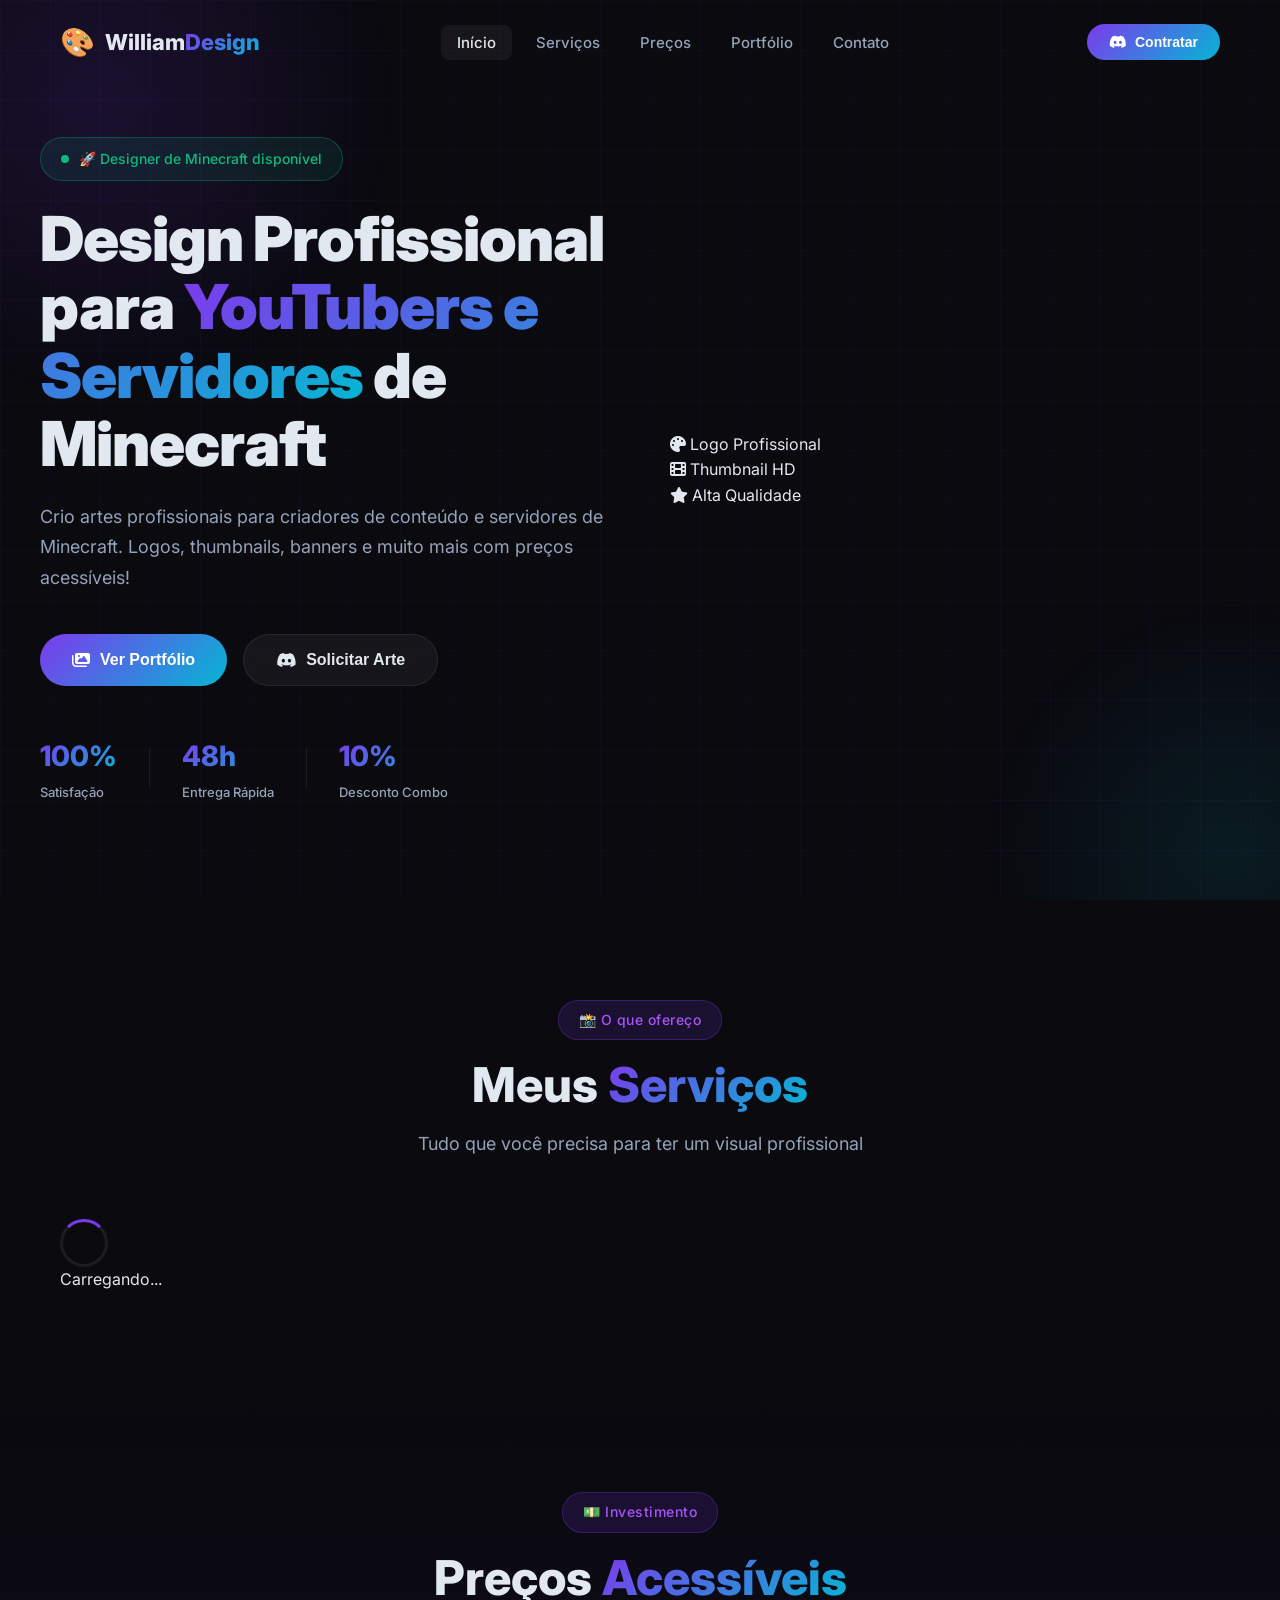
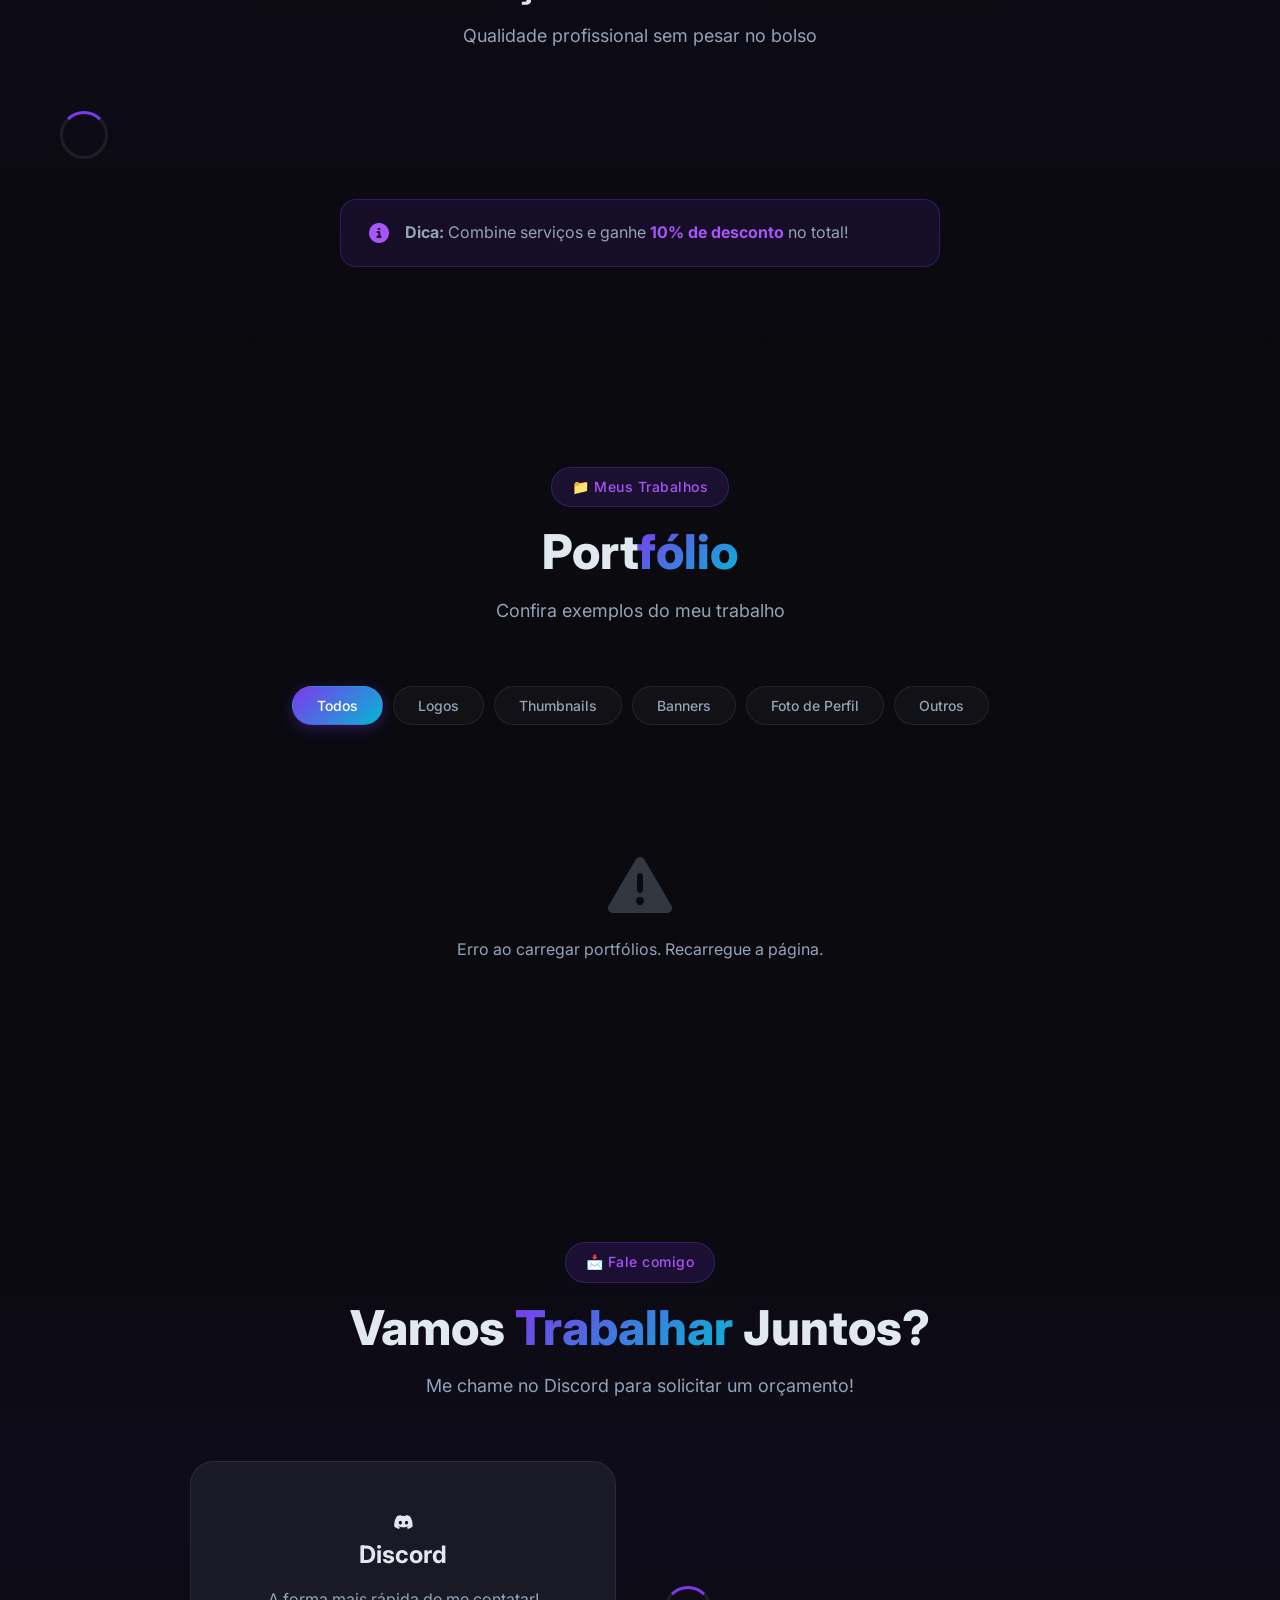
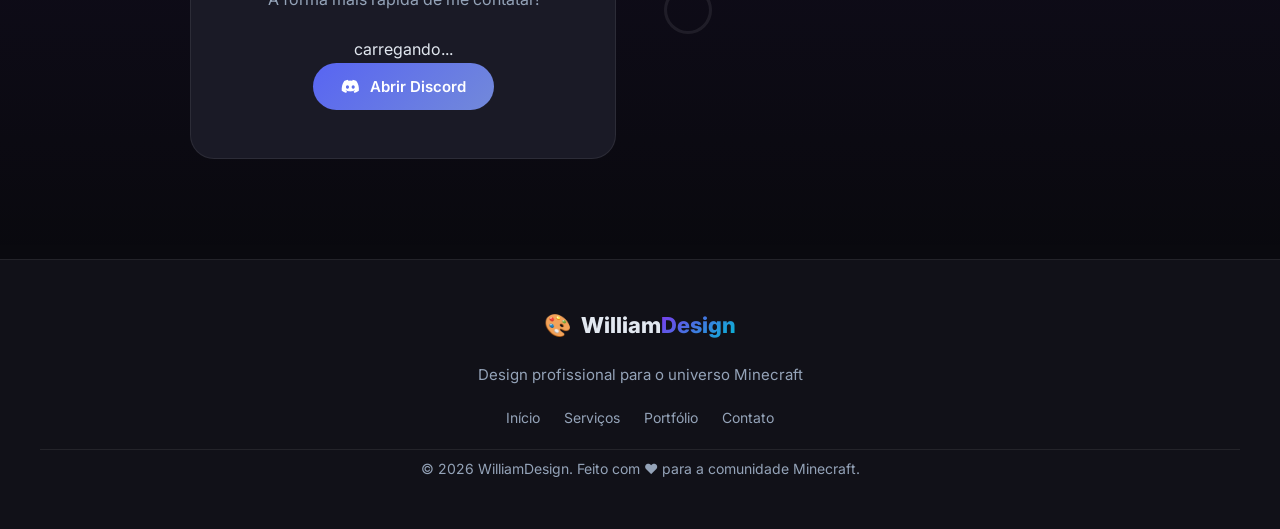
==== commit f160dc96: "Update HTML structure and content for design site" ====
--- a/index.html
+++ b/index.html
@@ -1,10 +1,10 @@
 <!DOCTYPE html>
 <html lang="pt-BR">
 <head>
-  <meta charset="UTF-8" />
+  <meta charset="UTF-8"/>
   <meta name="viewport" content="width=device-width, initial-scale=1.0"/>
-  <title>William Arts | Design para Minecraft</title>
-  <meta name="description" content="Artes profissionais para servidores e canais de Minecraft. Logos, thumbnails, banners e muito mais!"/>
+  <title>WilliamDesign | Design para Minecraft</title>
+  <meta name="description" content="Artes profissionais para YouTubers e servidores de Minecraft!"/>
   <link rel="stylesheet" href="style.css"/>
   <link rel="preconnect" href="https://fonts.googleapis.com"/>
   <link href="https://fonts.googleapis.com/css2?family=Inter:wght@300;400;500;600;700;800;900&display=swap" rel="stylesheet"/>
@@ -12,15 +12,14 @@
 </head>
 <body>
 
-  <!-- PARTÍCULAS DE FUNDO -->
   <div class="particles" id="particles"></div>
 
   <!-- NAVBAR -->
   <nav class="navbar" id="navbar">
     <div class="nav-container">
       <div class="nav-logo">
-        <span class="logo-icon">⚔️</span>
-        <span class="logo-text">William<span class="logo-highlight">Arts</span></span>
+        <span class="logo-icon" id="logoIcone">🎨</span>
+        <span class="logo-text">William<span class="logo-highlight" id="logoNome">Design</span></span>
       </div>
       <ul class="nav-links">
         <li><a href="#inicio" class="nav-link active">Início</a></li>
@@ -30,13 +29,13 @@
         <li><a href="#contato" class="nav-link">Contato</a></li>
       </ul>
       <button class="nav-cta" onclick="scrollToSection('contato')">
-        <i class="fab fa-discord"></i> Contratar
+        <i class="fab fa-discord"></i>
+        <span id="navCtaTexto">Contratar</span>
       </button>
       <button class="menu-toggle" id="menuToggle">
         <i class="fas fa-bars"></i>
       </button>
     </div>
-    <!-- Menu Mobile -->
     <div class="mobile-menu" id="mobileMenu">
       <a href="#inicio" class="mobile-link">Início</a>
       <a href="#servicos" class="mobile-link">Serviços</a>
@@ -46,65 +45,78 @@
     </div>
   </nav>
 
-  <!-- HERO SECTION -->
+  <!-- HERO -->
   <section class="hero" id="inicio">
     <div class="hero-bg-grid"></div>
     <div class="hero-content">
-      <div class="hero-badge">
-        <span class="badge-dot"></span>
-        🚀 Designer de Minecraft disponível
-      </div>
-      <h1 class="hero-title">
-        Eleve o Visual do seu
-        <span class="gradient-text">Servidor Minecraft</span>
-        ao Próximo Nível
-      </h1>
-      <p class="hero-subtitle">
-        Crio artes profissionais para servidores e canais de Minecraft.
-        Logos, thumbnails, banners e muito mais com preços acessíveis!
-      </p>
-      <div class="hero-buttons">
-        <button class="btn-primary" onclick="scrollToSection('portfolio')">
-          <i class="fas fa-images"></i> Ver Portfólio
-        </button>
-        <button class="btn-secondary" onclick="scrollToSection('contato')">
-          <i class="fab fa-discord"></i> Solicitar Arte
-        </button>
-      </div>
-      <div class="hero-stats">
-        <div class="stat">
-          <span class="stat-number">100%</span>
-          <span class="stat-label">Satisfação</span>
-        </div>
-        <div class="stat-divider"></div>
-        <div class="stat">
-          <span class="stat-number">48h</span>
-          <span class="stat-label">Entrega Rápida</span>
-        </div>
-        <div class="stat-divider"></div>
-        <div class="stat">
-          <span class="stat-number">10%</span>
-          <span class="stat-label">Desconto Combo</span>
-        </div>
-      </div>
-    </div>
-    <div class="hero-visual">
-      <div class="hero-card-float card-1">
-        <i class="fas fa-palette"></i>
-        <span>Logo Profissional</span>
-      </div>
-      <div class="hero-card-float card-2">
-        <i class="fas fa-image"></i>
-        <span>Thumbnail HD</span>
-      </div>
-      <div class="hero-card-float card-3">
-        <i class="fas fa-star"></i>
-        <span>Alta Qualidade</span>
-      </div>
-      <div class="minecraft-block">
-        <div class="block-face top"></div>
-        <div class="block-face front"></div>
-        <div class="block-face right"></div>
+      <div class="hero-left">
+        <div class="hero-badge">
+          <span class="badge-dot"></span>
+          <span id="heroBadge">🚀 Designer de Minecraft disponível</span>
+        </div>
+        <h1 class="hero-title">
+          <span id="heroTitulo">Design Profissional para</span>
+          <span class="gradient-text" id="heroTituloDestaque">YouTubers e Servidores</span>
+          <span id="heroTituloFim">de Minecraft</span>
+        </h1>
+        <p class="hero-subtitle" id="heroSubtitulo">
+          Crio artes profissionais para criadores de conteúdo e servidores de Minecraft.
+          Logos, thumbnails, banners e muito mais com preços acessíveis!
+        </p>
+        <div class="hero-buttons">
+          <button class="btn-primary" onclick="scrollToSection('portfolio')">
+            <i class="fas fa-images"></i>
+            <span id="btnVerPortfolio">Ver Portfólio</span>
+          </button>
+          <button class="btn-secondary" onclick="scrollToSection('contato')">
+            <i class="fab fa-discord"></i>
+            <span id="btnSolicitarArte">Solicitar Arte</span>
+          </button>
+        </div>
+        <div class="hero-stats" id="heroStats">
+          <div class="stat">
+            <span class="stat-number">100%</span>
+            <span class="stat-label">Satisfação</span>
+          </div>
+          <div class="stat-divider"></div>
+          <div class="stat">
+            <span class="stat-number">48h</span>
+            <span class="stat-label">Entrega Rápida</span>
+          </div>
+          <div class="stat-divider"></div>
+          <div class="stat">
+            <span class="stat-number">10%</span>
+            <span class="stat-label">Desconto Combo</span>
+          </div>
+        </div>
+      </div>
+
+      <!-- LADO DIREITO -->
+      <div class="hero-right">
+        <div class="hero-visual-box">
+          <div class="visual-card vc1">
+            <i class="fas fa-palette"></i>
+            <span>Logo Profissional</span>
+          </div>
+          <div class="visual-card vc2">
+            <i class="fas fa-film"></i>
+            <span>Thumbnail HD</span>
+          </div>
+          <div class="visual-card vc3">
+            <i class="fas fa-star"></i>
+            <span>Alta Qualidade</span>
+          </div>
+          <div class="cubo-container">
+            <div class="cubo">
+              <div class="face frente"></div>
+              <div class="face traseira"></div>
+              <div class="face esquerda"></div>
+              <div class="face direita"></div>
+              <div class="face topo"></div>
+              <div class="face base"></div>
+            </div>
+          </div>
+        </div>
       </div>
     </div>
   </section>
@@ -113,89 +125,14 @@
   <section class="servicos" id="servicos">
     <div class="container">
       <div class="section-header">
-        <span class="section-tag">📸 O que ofereço</span>
+        <span class="section-tag" id="servicosTag">📸 O que ofereço</span>
         <h2 class="section-title">Meus <span class="gradient-text">Serviços</span></h2>
-        <p class="section-subtitle">Tudo que você precisa para ter um visual profissional no Minecraft</p>
-      </div>
-      <div class="servicos-grid">
-
-        <div class="servico-card">
-          <div class="servico-icon" style="background: linear-gradient(135deg, #7c3aed, #a855f7);">
-            <i class="fas fa-user-circle"></i>
-          </div>
-          <h3>Foto de Perfil</h3>
-          <p>Avatar personalizado com seu personagem Minecraft em estilo profissional e único.</p>
-          <div class="servico-tags">
-            <span class="tag">PNG</span>
-            <span class="tag">Alta Res</span>
-            <span class="tag">Skin</span>
-          </div>
-        </div>
-
-        <div class="servico-card featured">
-          <div class="featured-badge">⭐ Mais Popular</div>
-          <div class="servico-icon" style="background: linear-gradient(135deg, #dc2626, #f97316);">
-            <i class="fas fa-film"></i>
-          </div>
-          <h3>Thumbnail</h3>
-          <p>Thumbnails chamativas para YouTube que aumentam seus cliques e visualizações.</p>
-          <div class="servico-tags">
-            <span class="tag">YouTube</span>
-            <span class="tag">1920x1080</span>
-            <span class="tag">CTR Alto</span>
-          </div>
-        </div>
-
-        <div class="servico-card">
-          <div class="servico-icon" style="background: linear-gradient(135deg, #1d4ed8, #06b6d4);">
-            <i class="fas fa-panorama"></i>
-          </div>
-          <h3>Banner</h3>
-          <p>Banners para Discord, YouTube e redes sociais que transmitem profissionalismo.</p>
-          <div class="servico-tags">
-            <span class="tag">Discord</span>
-            <span class="tag">YouTube</span>
-            <span class="tag">Banner</span>
-          </div>
-        </div>
-
-        <div class="servico-card">
-          <div class="servico-icon" style="background: linear-gradient(135deg, #065f46, #10b981);">
-            <i class="fas fa-crown"></i>
-          </div>
-          <h3>Logo</h3>
-          <p>Identidade visual completa para seu servidor ou canal com logo exclusiva.</p>
-          <div class="servico-tags">
-            <span class="tag">SVG</span>
-            <span class="tag">PNG</span>
-            <span class="tag">Exclusivo</span>
-          </div>
-        </div>
-
-        <div class="servico-card">
-          <div class="servico-icon" style="background: linear-gradient(135deg, #b45309, #f59e0b);">
-            <i class="fas fa-magic"></i>
-          </div>
-          <h3>Arte Personalizada</h3>
-          <p>Tem uma ideia diferente? Entre em contato e criamos juntos a arte perfeita para você.</p>
-          <div class="servico-tags">
-            <span class="tag">Customizado</span>
-            <span class="tag">Sob Medida</span>
-          </div>
-        </div>
-
-        <div class="servico-card desconto-card">
-          <div class="servico-icon" style="background: linear-gradient(135deg, #be185d, #ec4899);">
-            <i class="fas fa-tags"></i>
-          </div>
-          <h3>Combo com Desconto</h3>
-          <p>Combine dois ou mais serviços e ganhe <strong>10% de desconto</strong> no valor total!</p>
-          <div class="servico-tags">
-            <span class="tag tag-destaque">10% OFF</span>
-            <span class="tag">Combo</span>
-          </div>
-        </div>
-
+        <p class="section-subtitle" id="servicosSubtitulo">
+          Tudo que você precisa para ter um visual profissional
+        </p>
+      </div>
+      <div class="servicos-grid" id="servicosGrid">
+        <div class="loading-box"><div class="spinner"></div><p>Carregando...</p></div>
       </div>
     </div>
   </section>
@@ -206,14 +143,17 @@
       <div class="section-header">
         <span class="section-tag">💵 Investimento</span>
         <h2 class="section-title">Preços <span class="gradient-text">Acessíveis</span></h2>
-        <p class="section-subtitle">Qualidade profissional sem pesar no bolso</p>
+        <p class="section-subtitle" id="precosSubtitulo">Qualidade profissional sem pesar no bolso</p>
       </div>
       <div class="precos-grid" id="precosGrid">
-        <!-- Preenchido pelo JS -->
+        <div class="loading-box"><div class="spinner"></div></div>
       </div>
       <div class="combo-aviso">
         <i class="fas fa-info-circle"></i>
-        <p><strong>Dica:</strong> Combine serviços e ganhe <span class="highlight">10% de desconto</span> no total!</p>
+        <p id="comboTexto">
+          <strong>Dica:</strong> Combine serviços e ganhe
+          <span class="highlight">10% de desconto</span> no total!
+        </p>
       </div>
     </div>
   </section>
@@ -224,10 +164,8 @@
       <div class="section-header">
         <span class="section-tag">📁 Meus Trabalhos</span>
         <h2 class="section-title">Port<span class="gradient-text">fólio</span></h2>
-        <p class="section-subtitle">Confira alguns exemplos do meu trabalho</p>
-      </div>
-
-      <!-- FILTROS -->
+        <p class="section-subtitle">Confira exemplos do meu trabalho</p>
+      </div>
       <div class="filtros">
         <button class="filtro-btn active" data-filtro="todos">Todos</button>
         <button class="filtro-btn" data-filtro="logo">Logos</button>
@@ -236,15 +174,9 @@
         <button class="filtro-btn" data-filtro="fotoperfil">Foto de Perfil</button>
         <button class="filtro-btn" data-filtro="outro">Outros</button>
       </div>
-
-      <!-- GRID DE PORTFÓLIOS -->
       <div class="portfolio-grid" id="portfolioGrid">
-        <div class="loading-portfolio">
-          <div class="spinner"></div>
-          <p>Carregando trabalhos...</p>
-        </div>
-      </div>
-
+        <div class="loading-box"><div class="spinner"></div><p>Carregando...</p></div>
+      </div>
     </div>
   </section>
 
@@ -254,52 +186,24 @@
       <div class="section-header">
         <span class="section-tag">📩 Fale comigo</span>
         <h2 class="section-title">Vamos <span class="gradient-text">Trabalhar</span> Juntos?</h2>
-        <p class="section-subtitle">Me chame no Discord para solicitar um orçamento ou tirar dúvidas!</p>
+        <p class="section-subtitle" id="contatoSubtitulo">
+          Me chame no Discord para solicitar um orçamento!
+        </p>
       </div>
       <div class="contato-content">
-        <div class="contato-card discord-card">
-          <div class="discord-icon">
+        <div class="contato-card">
+          <div class="discord-icon-box">
             <i class="fab fa-discord"></i>
           </div>
           <h3>Discord</h3>
-          <p>A forma mais rápida de me contatar. Me chame no privado!</p>
-          <div class="discord-username" id="discordUsername">
-            <!-- Preenchido pelo JS -->
-          </div>
+          <p id="contatoDesc">A forma mais rápida de me contatar!</p>
+          <div class="discord-user" id="discordUser">carregando...</div>
           <button class="btn-discord" id="btnDiscord">
             <i class="fab fa-discord"></i> Abrir Discord
           </button>
         </div>
-
-        <div class="contato-info">
-          <div class="info-item">
-            <div class="info-icon">⚡</div>
-            <div>
-              <h4>Resposta Rápida</h4>
-              <p>Costumo responder em menos de 24 horas</p>
-            </div>
-          </div>
-          <div class="info-item">
-            <div class="info-icon">🎨</div>
-            <div>
-              <h4>Revisões Incluídas</h4>
-              <p>Ajustes até você ficar 100% satisfeito</p>
-            </div>
-          </div>
-          <div class="info-item">
-            <div class="info-icon">🔒</div>
-            <div>
-              <h4>Pagamento Seguro</h4>
-              <p>Pague somente após aprovar o resultado</p>
-            </div>
-          </div>
-          <div class="info-item">
-            <div class="info-icon">📦</div>
-            <div>
-              <h4>Entrega em Alta Qualidade</h4>
-              <p>Arquivos em PNG, com fundo transparente quando necessário</p>
-            </div>
-          </div>
+        <div class="contato-info" id="contatoInfo">
+          <div class="loading-box"><div class="spinner"></div></div>
         </div>
       </div>
     </div>
@@ -309,21 +213,21 @@
   <footer class="footer">
     <div class="footer-content">
       <div class="footer-logo">
-        <span class="logo-icon">⚔️</span>
-        <span class="logo-text">William<span class="logo-highlight">Arts</span></span>
-      </div>
-      <p class="footer-desc">Design profissional para o universo Minecraft</p>
+        <span id="footerIcone">🎨</span>
+        <span>William<span class="logo-highlight" id="footerNome">Design</span></span>
+      </div>
+      <p class="footer-desc" id="footerDesc">Design profissional para o universo Minecraft</p>
       <div class="footer-links">
         <a href="#inicio">Início</a>
         <a href="#servicos">Serviços</a>
         <a href="#portfolio">Portfólio</a>
         <a href="#contato">Contato</a>
       </div>
-      <p class="footer-copy">© 2026 WilliamDesign.</p>
+      <p class="footer-copy" id="footerCopy">© 2026 WilliamDesign. Feito com ❤️ para a comunidade Minecraft.</p>
     </div>
   </footer>
 
-  <!-- MODAL DE IMAGEM -->
+  <!-- MODAL -->
   <div class="modal-overlay" id="modalOverlay">
     <div class="modal-content">
       <button class="modal-close" id="modalClose">
@@ -338,11 +242,10 @@
     </div>
   </div>
 
-  <!-- BOTÃO VOLTAR AO TOPO -->
   <button class="btn-topo" id="btnTopo" onclick="window.scrollTo({top:0,behavior:'smooth'})">
     <i class="fas fa-arrow-up"></i>
   </button>
 
-  <script src="script.js"></script>
+  <script type="module" src="script.js"></script>
 </body>
 </html>
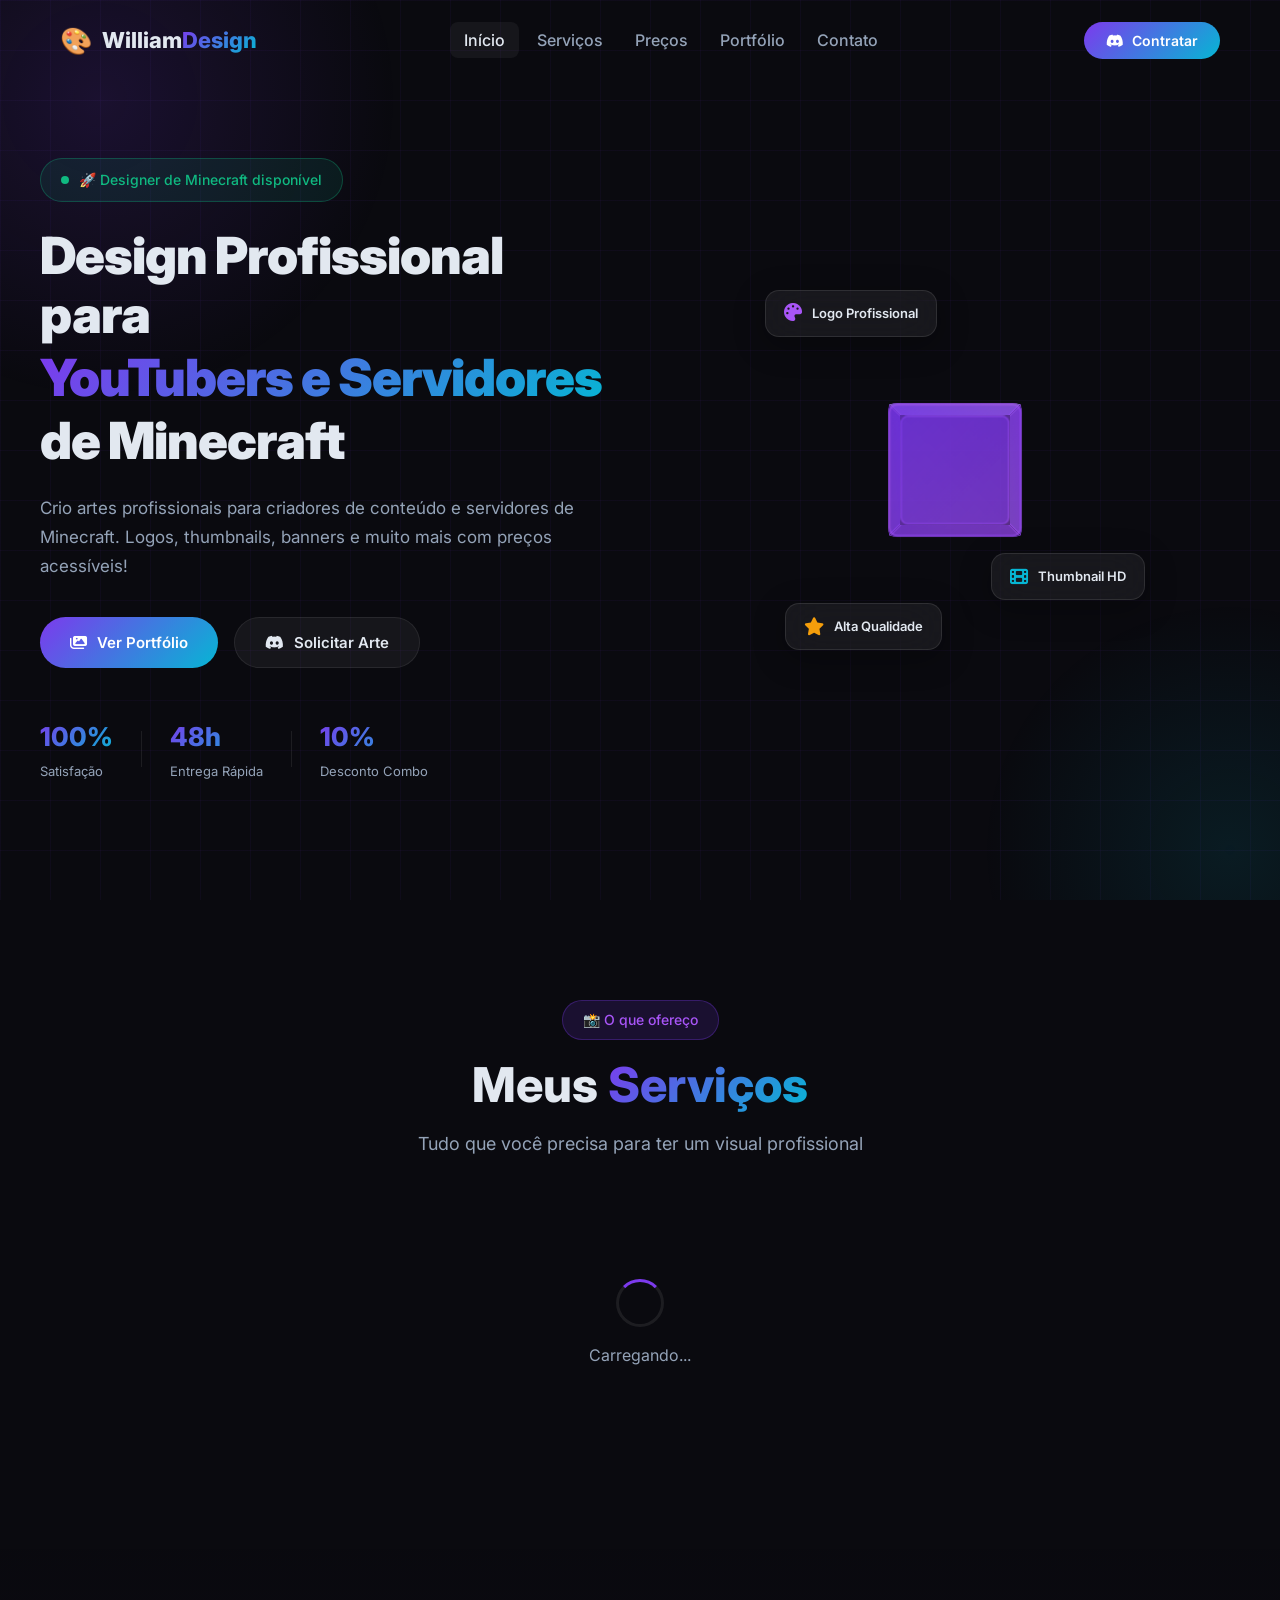
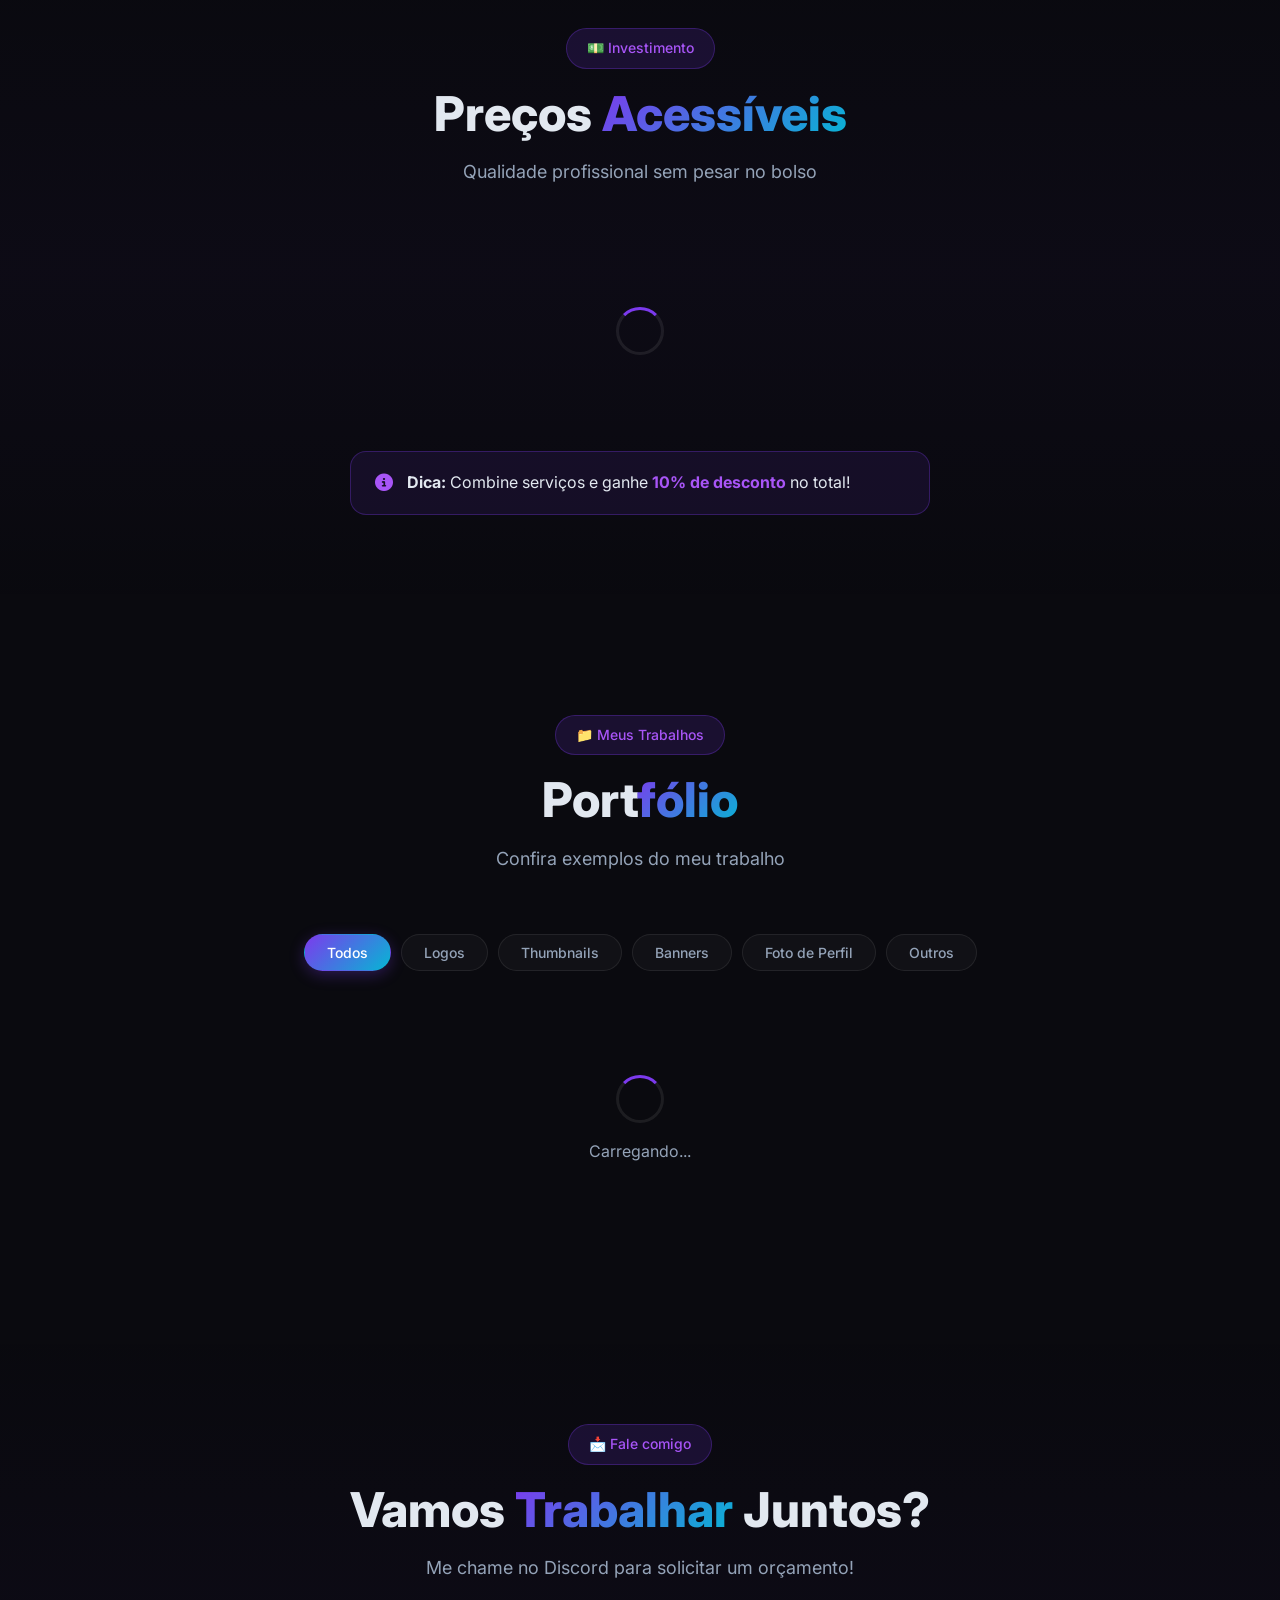
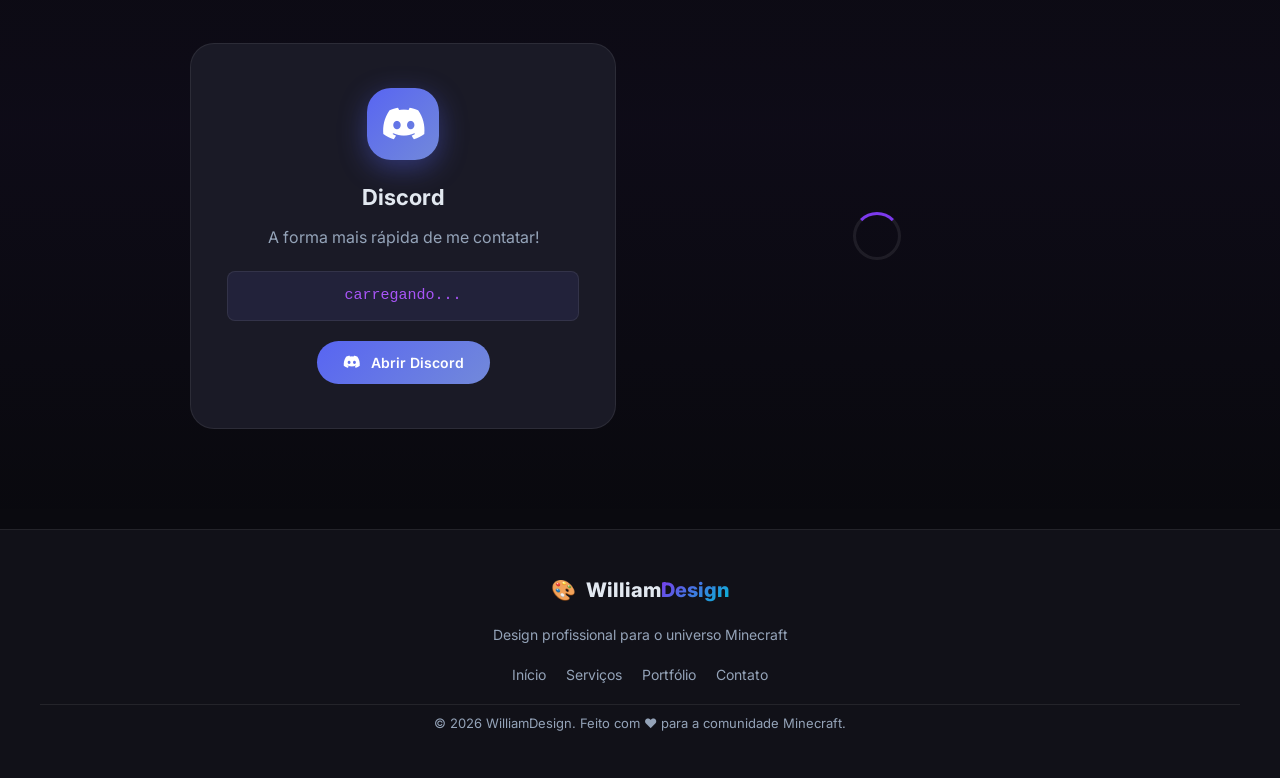
==== commit dbb9f1fa: "Update page title for better accessibility" ====
--- a/index.html
+++ b/index.html
@@ -3,7 +3,7 @@
 <head>
   <meta charset="UTF-8"/>
   <meta name="viewport" content="width=device-width, initial-scale=1.0"/>
-  <title>WilliamDesign | Design para Minecraft</title>
+  <title>WilliamDesign | Design profissional acessível para todos.</title>
   <meta name="description" content="Artes profissionais para YouTubers e servidores de Minecraft!"/>
   <link rel="stylesheet" href="style.css"/>
   <link rel="preconnect" href="https://fonts.googleapis.com"/>
--- a/style.css
+++ b/style.css
@@ -1,1297 +1,256 @@
-/* ===================================
-   RESET E VARIÁVEIS
-=================================== */
-*, *::before, *::after {
-  margin: 0;
-  padding: 0;
-  box-sizing: border-box;
-}
-
-:root {
-  --primary: #7c3aed;
-  --primary-light: #a855f7;
-  --secondary: #06b6d4;
-  --accent: #f97316;
-  --dark: #0a0a0f;
-  --dark-2: #111118;
-  --dark-3: #1a1a26;
-  --dark-4: #22223a;
-  --text: #e2e8f0;
-  --text-muted: #94a3b8;
-  --border: rgba(124, 58, 237, 0.2);
-  --glass: rgba(255, 255, 255, 0.03);
-  --glass-border: rgba(255, 255, 255, 0.08);
-  --success: #10b981;
-  --gradient: linear-gradient(135deg, #7c3aed, #06b6d4);
-  --gradient-2: linear-gradient(135deg, #f97316, #dc2626);
-  --shadow: 0 25px 50px rgba(0, 0, 0, 0.5);
-  --radius: 16px;
-  --radius-sm: 8px;
-  --radius-lg: 24px;
-  --transition: all 0.3s cubic-bezier(0.4, 0, 0.2, 1);
-}
-
-html {
-  scroll-behavior: smooth;
-  scroll-padding-top: 80px;
-}
-
-body {
-  font-family: 'Inter', sans-serif;
-  background-color: var(--dark);
-  color: var(--text);
-  overflow-x: hidden;
-  line-height: 1.6;
-}
-
-/* ===================================
-   PARTÍCULAS
-=================================== */
-.particles {
-  position: fixed;
-  top: 0;
-  left: 0;
-  width: 100%;
-  height: 100%;
-  pointer-events: none;
-  z-index: 0;
-  overflow: hidden;
-}
-
-.particle {
-  position: absolute;
-  border-radius: 50%;
-  animation: float-particle linear infinite;
-  opacity: 0;
-}
-
-@keyframes float-particle {
-  0% { transform: translateY(100vh) rotate(0deg); opacity: 0; }
-  10% { opacity: 1; }
-  90% { opacity: 1; }
-  100% { transform: translateY(-100px) rotate(720deg); opacity: 0; }
-}
-
-/* ===================================
-   UTILITÁRIOS
-=================================== */
-.container {
-  max-width: 1200px;
-  margin: 0 auto;
-  padding: 0 20px;
-}
-
-.gradient-text {
-  background: var(--gradient);
-  -webkit-background-clip: text;
-  -webkit-text-fill-color: transparent;
-  background-clip: text;
-}
-
-.section-header {
-  text-align: center;
-  margin-bottom: 60px;
-}
-
-.section-tag {
-  display: inline-block;
-  background: rgba(124, 58, 237, 0.15);
-  border: 1px solid rgba(124, 58, 237, 0.3);
-  color: var(--primary-light);
-  padding: 8px 20px;
-  border-radius: 50px;
-  font-size: 14px;
-  font-weight: 500;
-  margin-bottom: 16px;
-  letter-spacing: 0.5px;
-}
-
-.section-title {
-  font-size: clamp(32px, 5vw, 48px);
-  font-weight: 800;
-  margin-bottom: 16px;
-  line-height: 1.2;
-}
-
-.section-subtitle {
-  font-size: 18px;
-  color: var(--text-muted);
-  max-width: 600px;
-  margin: 0 auto;
-}
-
-/* ===================================
-   NAVBAR
-=================================== */
-.navbar {
-  position: fixed;
-  top: 0;
-  left: 0;
-  right: 0;
-  z-index: 1000;
-  padding: 0;
-  transition: var(--transition);
-  background: rgba(10, 10, 15, 0);
-}
-
-.navbar.scrolled {
-  background: rgba(10, 10, 15, 0.95);
-  backdrop-filter: blur(20px);
-  -webkit-backdrop-filter: blur(20px);
-  border-bottom: 1px solid var(--glass-border);
-  box-shadow: 0 4px 30px rgba(0, 0, 0, 0.3);
-}
-
-.nav-container {
-  max-width: 1200px;
-  margin: 0 auto;
-  padding: 20px;
-  display: flex;
-  align-items: center;
-  justify-content: space-between;
-  gap: 20px;
-}
-
-.nav-logo {
-  display: flex;
-  align-items: center;
-  gap: 10px;
-  text-decoration: none;
-  font-size: 22px;
-  font-weight: 800;
-  color: var(--text);
-}
-
-.logo-icon { font-size: 28px; }
-
-.logo-highlight {
-  background: var(--gradient);
-  -webkit-background-clip: text;
-  -webkit-text-fill-color: transparent;
-  background-clip: text;
-}
-
-.nav-links {
-  display: flex;
-  list-style: none;
-  gap: 8px;
-  align-items: center;
-}
-
-.nav-link {
-  text-decoration: none;
-  color: var(--text-muted);
-  font-weight: 500;
-  padding: 8px 16px;
-  border-radius: var(--radius-sm);
-  transition: var(--transition);
-  font-size: 15px;
-}
-
-.nav-link:hover,
-.nav-link.active {
-  color: var(--text);
-  background: rgba(255, 255, 255, 0.05);
-}
-
-.nav-cta {
-  background: var(--gradient);
-  color: white;
-  border: none;
-  padding: 10px 22px;
-  border-radius: 50px;
-  font-weight: 600;
-  cursor: pointer;
-  font-size: 14px;
-  transition: var(--transition);
-  display: flex;
-  align-items: center;
-  gap: 8px;
-  white-space: nowrap;
-}
-
-.nav-cta:hover {
-  transform: translateY(-2px);
-  box-shadow: 0 8px 25px rgba(124, 58, 237, 0.4);
-}
-
-.menu-toggle {
-  display: none;
-  background: var(--glass);
-  border: 1px solid var(--glass-border);
-  color: var(--text);
-  width: 42px;
-  height: 42px;
-  border-radius: var(--radius-sm);
-  cursor: pointer;
-  font-size: 18px;
-  align-items: center;
-  justify-content: center;
-  transition: var(--transition);
-}
-
-.mobile-menu {
-  display: none;
-  flex-direction: column;
-  background: rgba(10, 10, 15, 0.98);
-  backdrop-filter: blur(20px);
-  padding: 20px;
-  border-top: 1px solid var(--glass-border);
-}
-
-.mobile-menu.open { display: flex; }
-
-.mobile-link {
-  text-decoration: none;
-  color: var(--text-muted);
-  padding: 14px 16px;
-  border-radius: var(--radius-sm);
-  font-weight: 500;
-  transition: var(--transition);
-  font-size: 16px;
-}
-
-.mobile-link:hover {
-  color: var(--text);
-  background: rgba(255, 255, 255, 0.05);
-}
-
-/* ===================================
-   HERO
-=================================== */
-.hero {
-  min-height: 100vh;
-  display: flex;
-  align-items: center;
-  position: relative;
-  overflow: hidden;
-  padding: 100px 20px 60px;
-}
-
-.hero-bg-grid {
-  position: absolute;
-  inset: 0;
-  background-image:
-    linear-gradient(rgba(124, 58, 237, 0.05) 1px, transparent 1px),
-    linear-gradient(90deg, rgba(124, 58, 237, 0.05) 1px, transparent 1px);
-  background-size: 50px 50px;
-  animation: grid-move 20s linear infinite;
-}
-
-@keyframes grid-move {
-  0% { transform: translateY(0); }
-  100% { transform: translateY(50px); }
-}
-
-.hero::before {
-  content: '';
-  position: absolute;
-  top: -200px;
-  left: -200px;
-  width: 600px;
-  height: 600px;
-  background: radial-gradient(circle, rgba(124, 58, 237, 0.15) 0%, transparent 70%);
-  pointer-events: none;
-}
-
-.hero::after {
-  content: '';
-  position: absolute;
-  bottom: -200px;
-  right: -200px;
-  width: 500px;
-  height: 500px;
-  background: radial-gradient(circle, rgba(6, 182, 212, 0.1) 0%, transparent 70%);
-  pointer-events: none;
-}
-
-.hero-content {
-  max-width: 1200px;
-  margin: 0 auto;
-  width: 100%;
-  display: grid;
-  grid-template-columns: 1fr 1fr;
-  gap: 60px;
-  align-items: center;
-  position: relative;
-  z-index: 1;
-}
-
-.hero-badge {
-  display: inline-flex;
-  align-items: center;
-  gap: 10px;
-  background: rgba(16, 185, 129, 0.1);
-  border: 1px solid rgba(16, 185, 129, 0.3);
-  color: #10b981;
-  padding: 10px 20px;
-  border-radius: 50px;
-  font-size: 14px;
-  font-weight: 500;
-  margin-bottom: 24px;
-  width: fit-content;
-}
-
-.badge-dot {
-  width: 8px;
-  height: 8px;
-  background: #10b981;
-  border-radius: 50%;
-  animation: pulse-dot 2s infinite;
-}
-
-@keyframes pulse-dot {
-  0%, 100% { opacity: 1; transform: scale(1); }
-  50% { opacity: 0.5; transform: scale(1.3); }
-}
-
-.hero-title {
-  font-size: clamp(36px, 5vw, 62px);
-  font-weight: 900;
-  line-height: 1.1;
-  margin-bottom: 24px;
-  letter-spacing: -1px;
-}
-
-.hero-subtitle {
-  font-size: 18px;
-  color: var(--text-muted);
-  margin-bottom: 40px;
-  line-height: 1.7;
-}
-
-.hero-buttons {
-  display: flex;
-  gap: 16px;
-  flex-wrap: wrap;
-  margin-bottom: 48px;
-}
-
-.btn-primary {
-  background: var(--gradient);
-  color: white;
-  border: none;
-  padding: 16px 32px;
-  border-radius: 50px;
-  font-size: 16px;
-  font-weight: 600;
-  cursor: pointer;
-  transition: var(--transition);
-  display: flex;
-  align-items: center;
-  gap: 10px;
-}
-
-.btn-primary:hover {
-  transform: translateY(-3px);
-  box-shadow: 0 12px 30px rgba(124, 58, 237, 0.5);
-}
-
-.btn-secondary {
-  background: rgba(255, 255, 255, 0.05);
-  color: var(--text);
-  border: 1px solid var(--glass-border);
-  padding: 16px 32px;
-  border-radius: 50px;
-  font-size: 16px;
-  font-weight: 600;
-  cursor: pointer;
-  transition: var(--transition);
-  display: flex;
-  align-items: center;
-  gap: 10px;
-  backdrop-filter: blur(10px);
-}
-
-.btn-secondary:hover {
-  background: rgba(255, 255, 255, 0.1);
-  border-color: rgba(124, 58, 237, 0.4);
-  transform: translateY(-3px);
-}
-
-.hero-stats {
-  display: flex;
-  align-items: center;
-  gap: 32px;
-}
-
-.stat {
-  display: flex;
-  flex-direction: column;
-  gap: 4px;
-}
-
-.stat-number {
-  font-size: 28px;
-  font-weight: 800;
-  background: var(--gradient);
-  -webkit-background-clip: text;
-  -webkit-text-fill-color: transparent;
-  background-clip: text;
-}
-
-.stat-label {
-  font-size: 13px;
-  color: var(--text-muted);
-  font-weight: 500;
-}
-
-.stat-divider {
-  width: 1px;
-  height: 40px;
-  background: var(--glass-border);
-}
-
-/* HERO VISUAL - LADO DIREITO */
-.hero-visual {
-  position: relative;
-  height: 400px;
-  display: flex;
-  align-items: center;
-  justify-content: center;
-}
-
-.hero-card-float {
-  position: absolute;
-  background: rgba(255, 255, 255, 0.05);
-  backdrop-filter: blur(20px);
-  border: 1px solid var(--glass-border);
-  padding: 14px 20px;
-  border-radius: var(--radius);
-  display: flex;
-  align-items: center;
-  gap: 10px;
-  font-weight: 600;
-  font-size: 14px;
-  box-shadow: 0 8px 32px rgba(0, 0, 0, 0.3);
-  white-space: nowrap;
-  animation: float-card 6s ease-in-out infinite;
-}
-
-.card-1 { top: 20%; left: -10%; animation-delay: 0s; }
-.card-2 { bottom: 25%; right: -5%; animation-delay: 2s; }
-.card-3 { top: 60%; left: 5%; animation-delay: 4s; }
-
-.card-1 i { color: #a855f7; font-size: 20px; }
-.card-2 i { color: #06b6d4; font-size: 20px; }
-.card-3 i { color: #f59e0b; font-size: 20px; }
-
-@keyframes float-card {
-  0%, 100% { transform: translateY(0px); }
-  50% { transform: translateY(-15px); }
-}
-
-/* BLOCO MINECRAFT 3D */
-.minecraft-block {
-  width: 180px;
-  height: 180px;
-  position: relative;
-  transform-style: preserve-3d;
-  animation: rotate-block 8s linear infinite;
-}
-
-@keyframes rotate-block {
-  0% { transform: rotateY(0deg) rotateX(20deg); }
-  100% { transform: rotateY(360deg) rotateX(20deg); }
-}
-
-.block-face {
-  position: absolute;
-  width: 180px;
-  height: 180px;
-  border: 3px solid rgba(124, 58, 237, 0.3);
-}
-
-.block-face.front {
-  background: linear-gradient(135deg, #4c1d95, #7c3aed);
-  transform: translateZ(90px);
-  border-radius: 8px;
-}
-
-.block-face.top {
-  background: linear-gradient(135deg, #6d28d9, #8b5cf6);
-  transform: rotateX(90deg) translateZ(90px);
-  border-radius: 8px;
-}
-
-.block-face.right {
-  background: linear-gradient(135deg, #3b0764, #6d28d9);
-  transform: rotateY(90deg) translateZ(90px);
-  border-radius: 8px;
-}
-
-/* ===================================
-   SERVIÇOS
-=================================== */
-.servicos {
-  padding: 100px 0;
-  position: relative;
-  z-index: 1;
-}
-
-.servicos-grid {
-  display: grid;
-  grid-template-columns: repeat(auto-fit, minmax(300px, 1fr));
-  gap: 24px;
-}
-
-.servico-card {
-  background: var(--glass);
-  border: 1px solid var(--glass-border);
-  border-radius: var(--radius-lg);
-  padding: 36px 28px;
-  transition: var(--transition);
-  position: relative;
-  overflow: hidden;
-  cursor: default;
-}
-
-.servico-card::before {
-  content: '';
-  position: absolute;
-  inset: 0;
-  background: linear-gradient(135deg, rgba(124, 58, 237, 0.05), transparent);
-  opacity: 0;
-  transition: var(--transition);
-}
-
-.servico-card:hover {
-  transform: translateY(-8px);
-  border-color: rgba(124, 58, 237, 0.4);
-  box-shadow: 0 20px 60px rgba(124, 58, 237, 0.15);
-}
-
-.servico-card:hover::before { opacity: 1; }
-
-.servico-card.featured {
-  border-color: rgba(124, 58, 237, 0.4);
-  background: rgba(124, 58, 237, 0.05);
-}
-
-.featured-badge {
-  position: absolute;
-  top: 20px;
-  right: 20px;
-  background: var(--gradient);
-  color: white;
-  padding: 4px 12px;
-  border-radius: 50px;
-  font-size: 12px;
-  font-weight: 600;
-}
-
-.servico-icon {
+*,*::before,*::after{margin:0;padding:0;box-sizing:border-box}
+
+:root{
+  --primary:#7c3aed;
+  --primary-light:#a855f7;
+  --secondary:#06b6d4;
+  --dark:#0a0a0f;
+  --dark-2:#111118;
+  --dark-3:#1a1a26;
+  --dark-4:#22223a;
+  --text:#e2e8f0;
+  --text-muted:#94a3b8;
+  --border:rgba(255,255,255,0.08);
+  --glass:rgba(255,255,255,0.03);
+  --gradient:linear-gradient(135deg,var(--primary),var(--secondary));
+  --radius:16px;
+  --radius-sm:8px;
+  --radius-lg:24px;
+  --transition:all 0.3s cubic-bezier(0.4,0,0.2,1);
+}
+
+html{scroll-behavior:smooth;scroll-padding-top:80px}
+body{font-family:'Inter',sans-serif;background:var(--dark);color:var(--text);overflow-x:hidden;line-height:1.6}
+
+/* PARTÍCULAS */
+.particles{position:fixed;top:0;left:0;width:100%;height:100%;pointer-events:none;z-index:0;overflow:hidden}
+.particle{position:absolute;border-radius:50%;animation:float-particle linear infinite;opacity:0}
+@keyframes float-particle{
+  0%{transform:translateY(100vh) rotate(0deg);opacity:0}
+  10%{opacity:1}90%{opacity:1}
+  100%{transform:translateY(-100px) rotate(720deg);opacity:0}
+}
+
+/* UTILITÁRIOS */
+.container{max-width:1200px;margin:0 auto;padding:0 20px}
+.gradient-text{background:var(--gradient);-webkit-background-clip:text;-webkit-text-fill-color:transparent;background-clip:text}
+.section-header{text-align:center;margin-bottom:60px}
+.section-tag{display:inline-block;background:rgba(124,58,237,0.15);border:1px solid rgba(124,58,237,0.3);color:var(--primary-light);padding:8px 20px;border-radius:50px;font-size:14px;font-weight:500;margin-bottom:16px}
+.section-title{font-size:clamp(32px,5vw,48px);font-weight:800;margin-bottom:16px;line-height:1.2}
+.section-subtitle{font-size:18px;color:var(--text-muted);max-width:600px;margin:0 auto}
+.loading-box{display:flex;flex-direction:column;align-items:center;gap:16px;padding:60px;color:var(--text-muted);grid-column:1/-1}
+.spinner{width:48px;height:48px;border:3px solid var(--border);border-top-color:var(--primary);border-radius:50%;animation:spin 0.8s linear infinite}
+@keyframes spin{to{transform:rotate(360deg)}}
+
+/* NAVBAR */
+.navbar{position:fixed;top:0;left:0;right:0;z-index:1000;transition:var(--transition)}
+.navbar.scrolled{background:rgba(10,10,15,0.95);backdrop-filter:blur(20px);border-bottom:1px solid var(--border);box-shadow:0 4px 30px rgba(0,0,0,0.3)}
+.nav-container{max-width:1200px;margin:0 auto;padding:20px;display:flex;align-items:center;justify-content:space-between;gap:20px}
+.nav-logo{display:flex;align-items:center;gap:10px;font-size:22px;font-weight:800}
+.logo-icon{font-size:26px}
+.logo-highlight{background:var(--gradient);-webkit-background-clip:text;-webkit-text-fill-color:transparent;background-clip:text}
+.nav-links{display:flex;list-style:none;gap:4px}
+.nav-link{text-decoration:none;color:var(--text-muted);font-weight:500;padding:8px 14px;border-radius:var(--radius-sm);transition:var(--transition)}
+.nav-link:hover,.nav-link.active{color:var(--text);background:rgba(255,255,255,0.05)}
+.nav-cta{background:var(--gradient);color:white;border:none;padding:10px 22px;border-radius:50px;font-weight:600;cursor:pointer;font-size:14px;transition:var(--transition);display:flex;align-items:center;gap:8px;font-family:inherit}
+.nav-cta:hover{transform:translateY(-2px);box-shadow:0 8px 25px rgba(124,58,237,0.4)}
+.menu-toggle{display:none;background:var(--glass);border:1px solid var(--border);color:var(--text);width:42px;height:42px;border-radius:var(--radius-sm);cursor:pointer;font-size:18px;align-items:center;justify-content:center}
+.mobile-menu{display:none;flex-direction:column;background:rgba(10,10,15,0.98);backdrop-filter:blur(20px);padding:16px;border-top:1px solid var(--border)}
+.mobile-menu.open{display:flex}
+.mobile-link{text-decoration:none;color:var(--text-muted);padding:14px 16px;border-radius:var(--radius-sm);font-weight:500;transition:var(--transition)}
+.mobile-link:hover{color:var(--text);background:rgba(255,255,255,0.05)}
+
+/* HERO */
+.hero{min-height:100vh;display:flex;align-items:center;position:relative;overflow:hidden;padding:100px 20px 60px}
+.hero-bg-grid{position:absolute;inset:0;background-image:linear-gradient(rgba(124,58,237,0.05) 1px,transparent 1px),linear-gradient(90deg,rgba(124,58,237,0.05) 1px,transparent 1px);background-size:50px 50px;animation:grid-move 20s linear infinite}
+@keyframes grid-move{0%{transform:translateY(0)}100%{transform:translateY(50px)}}
+.hero::before{content:'';position:absolute;top:-200px;left:-200px;width:600px;height:600px;background:radial-gradient(circle,rgba(124,58,237,0.15) 0%,transparent 70%);pointer-events:none}
+.hero::after{content:'';position:absolute;bottom:-200px;right:-200px;width:500px;height:500px;background:radial-gradient(circle,rgba(6,182,212,0.1) 0%,transparent 70%);pointer-events:none}
+.hero-content{max-width:1200px;margin:0 auto;width:100%;display:grid;grid-template-columns:1fr 1fr;gap:60px;align-items:center;position:relative;z-index:1}
+.hero-badge{display:inline-flex;align-items:center;gap:10px;background:rgba(16,185,129,0.1);border:1px solid rgba(16,185,129,0.3);color:#10b981;padding:10px 20px;border-radius:50px;font-size:14px;font-weight:500;margin-bottom:24px;width:fit-content}
+.hero-badge--offline{
+  background:rgba(239,68,68,0.1);
+  border-color:rgba(239,68,68,0.3);
+  color:#f87171;
+}
+.hero-badge--offline .badge-dot{
+  background:#ef4444;
+  animation:pulse-dot 2s infinite;
+}
+.badge-dot{width:8px;height:8px;background:#10b981;border-radius:50%;animation:pulse-dot 2s infinite;flex-shrink:0}
+@keyframes pulse-dot{0%,100%{opacity:1;transform:scale(1)}50%{opacity:0.5;transform:scale(1.3)}}
+.hero-title{font-size:clamp(32px,4vw,56px);font-weight:900;line-height:1.15;margin-bottom:24px;letter-spacing:-1px;display:flex;flex-direction:column;gap:4px}
+.hero-subtitle{font-size:17px;color:var(--text-muted);margin-bottom:36px;line-height:1.7}
+.hero-buttons{display:flex;gap:16px;flex-wrap:wrap;margin-bottom:48px}
+.btn-primary{background:var(--gradient);color:white;border:none;padding:15px 30px;border-radius:50px;font-size:15px;font-weight:600;cursor:pointer;transition:var(--transition);display:flex;align-items:center;gap:10px;font-family:inherit}
+.btn-primary:hover{transform:translateY(-3px);box-shadow:0 12px 30px rgba(124,58,237,0.5)}
+.btn-secondary{background:rgba(255,255,255,0.05);color:var(--text);border:1px solid var(--border);padding:15px 30px;border-radius:50px;font-size:15px;font-weight:600;cursor:pointer;transition:var(--transition);display:flex;align-items:center;gap:10px;font-family:inherit}
+.btn-secondary:hover{background:rgba(255,255,255,0.1);border-color:rgba(124,58,237,0.4);transform:translateY(-3px)}
+.hero-stats{display:flex;align-items:center;gap:28px;flex-wrap:wrap}
+.stat{display:flex;flex-direction:column;gap:4px}
+.stat-number{font-size:26px;font-weight:800;background:var(--gradient);-webkit-background-clip:text;-webkit-text-fill-color:transparent;background-clip:text}
+.stat-label{font-size:13px;color:var(--text-muted)}
+.stat-divider{width:1px;height:36px;background:var(--border)}
+
+/* HERO VISUAL */
+.hero-right{display:flex;align-items:center;justify-content:center}
+.hero-visual-box{position:relative;width:380px;height:380px;display:flex;align-items:center;justify-content:center}
+.visual-card{position:absolute;background:rgba(255,255,255,0.06);backdrop-filter:blur(20px);border:1px solid rgba(255,255,255,0.1);padding:12px 18px;border-radius:14px;display:flex;align-items:center;gap:10px;font-weight:600;font-size:13px;box-shadow:0 8px 32px rgba(0,0,0,0.3);white-space:nowrap;z-index:10;animation:float-card 5s ease-in-out infinite}
+.vc1{top:10px;left:0;animation-delay:0s}
+.vc1 i{color:#a855f7;font-size:18px}
+.vc2{bottom:60px;right:0;animation-delay:1.8s}
+.vc2 i{color:#06b6d4;font-size:18px}
+.vc3{bottom:10px;left:20px;animation-delay:3.5s}
+.vc3 i{color:#f59e0b;font-size:18px}
+@keyframes float-card{0%,100%{transform:translateY(0)}50%{transform:translateY(-12px)}}
+
+/* CUBO 3D */
+.cubo-container{width:160px;height:160px;perspective:600px;display:flex;align-items:center;justify-content:center}
+.cubo{width:120px;height:120px;position:relative;transform-style:preserve-3d;animation:girar-cubo 8s linear infinite}
+@keyframes girar-cubo{from{transform:rotateX(25deg) rotateY(0deg)}to{transform:rotateX(25deg) rotateY(360deg)}}
+.face{position:absolute;width:120px;height:120px;border:2px solid rgba(168,85,247,0.4);border-radius:8px}
+.face.frente{background:linear-gradient(135deg,rgba(124,58,237,0.7),rgba(168,85,247,0.5));transform:translateZ(60px)}
+.face.traseira{background:linear-gradient(135deg,rgba(67,20,180,0.7),rgba(124,58,237,0.5));transform:rotateY(180deg) translateZ(60px)}
+.face.esquerda{background:linear-gradient(135deg,rgba(88,28,220,0.7),rgba(124,58,237,0.5));transform:rotateY(-90deg) translateZ(60px)}
+.face.direita{background:linear-gradient(135deg,rgba(109,40,217,0.7),rgba(139,92,246,0.5));transform:rotateY(90deg) translateZ(60px)}
+.face.topo{background:linear-gradient(135deg,rgba(139,92,246,0.8),rgba(167,139,250,0.6));transform:rotateX(90deg) translateZ(60px)}
+.face.base{background:linear-gradient(135deg,rgba(76,29,149,0.7),rgba(109,40,217,0.5));transform:rotateX(-90deg) translateZ(60px)}
+
+/* SERVIÇOS */
+.servicos{padding:100px 0;position:relative;z-index:1}
+.servicos-grid{display:grid;grid-template-columns:repeat(auto-fit,minmax(280px,1fr));gap:24px}
+.servico-card{background:var(--glass);border:1px solid var(--border);border-radius:var(--radius-lg);padding:32px 26px;transition:var(--transition);position:relative;overflow:hidden}
+.servico-card:hover{transform:translateY(-6px);border-color:rgba(124,58,237,0.4);box-shadow:0 20px 60px rgba(124,58,237,0.12)}
+.servico-card.featured{border-color:rgba(124,58,237,0.4);background:rgba(124,58,237,0.05)}
+.featured-badge{position:absolute;top:16px;right:16px;background:var(--gradient);color:white;padding:4px 12px;border-radius:50px;font-size:11px;font-weight:600}
+.servico-icon{width:58px;height:58px;border-radius:var(--radius);display:flex;align-items:center;justify-content:center;font-size:26px;color:white;margin-bottom:18px}
+.servico-card h3{font-size:18px;font-weight:700;margin-bottom:10px}
+.servico-card p{color:var(--text-muted);font-size:14px;line-height:1.7;margin-bottom:18px}
+.servico-tags{display:flex;flex-wrap:wrap;gap:6px}
+.tag{background:rgba(255,255,255,0.05);border:1px solid var(--border);color:var(--text-muted);padding:3px 10px;border-radius:50px;font-size:11px}
+.tag-destaque{background:rgba(236,72,153,0.15);border-color:rgba(236,72,153,0.3);color:#f472b6}
+
+/* PREÇOS */
+.precos{padding:100px 0;background:linear-gradient(180deg,transparent,rgba(124,58,237,0.03),transparent);position:relative;z-index:1}
+.precos-grid{display:grid;grid-template-columns:repeat(auto-fit,minmax(200px,1fr));gap:20px;margin-bottom:36px}
+.preco-card{background:var(--dark-3);border:1px solid var(--border);border-radius:var(--radius-lg);padding:32px 20px;text-align:center;transition:var(--transition);position:relative;overflow:hidden}
+.preco-card::after{content:'';position:absolute;bottom:0;left:0;right:0;height:3px;background:var(--gradient);transform:scaleX(0);transition:var(--transition)}
+.preco-card:hover{transform:translateY(-5px);border-color:rgba(124,58,237,0.3);box-shadow:0 15px 40px rgba(124,58,237,0.1)}
+.preco-card:hover::after{transform:scaleX(1)}
+.preco-icon-box {
   width: 64px;
   height: 64px;
-  border-radius: var(--radius);
+  border-radius: 16px;
   display: flex;
   align-items: center;
   justify-content: center;
   font-size: 28px;
   color: white;
-  margin-bottom: 20px;
-}
-
-.servico-card h3 {
-  font-size: 20px;
-  font-weight: 700;
-  margin-bottom: 12px;
-  color: var(--text);
-}
-
-.servico-card p {
-  color: var(--text-muted);
-  font-size: 15px;
-  line-height: 1.7;
-  margin-bottom: 20px;
-}
-
-.servico-tags {
-  display: flex;
-  flex-wrap: wrap;
-  gap: 8px;
-}
-
-.tag {
-  background: rgba(255, 255, 255, 0.05);
-  border: 1px solid var(--glass-border);
-  color: var(--text-muted);
-  padding: 4px 12px;
-  border-radius: 50px;
-  font-size: 12px;
-  font-weight: 500;
-}
-
-.tag-destaque {
-  background: rgba(236, 72, 153, 0.2);
-  border-color: rgba(236, 72, 153, 0.4);
-  color: #f472b6;
-}
-
-.desconto-card {
-  background: rgba(190, 24, 93, 0.05);
-  border-color: rgba(190, 24, 93, 0.2);
-}
-
-/* ===================================
-   PREÇOS
-=================================== */
-.precos {
-  padding: 100px 0;
-  background: linear-gradient(180deg, transparent, rgba(124, 58, 237, 0.03), transparent);
-  position: relative;
-  z-index: 1;
-}
-
-.precos-grid {
-  display: grid;
-  grid-template-columns: repeat(auto-fit, minmax(220px, 1fr));
-  gap: 20px;
-  margin-bottom: 40px;
-}
-
-.preco-card {
-  background: var(--dark-3);
-  border: 1px solid var(--glass-border);
-  border-radius: var(--radius-lg);
-  padding: 36px 24px;
+  margin: 0 auto 16px;
+  box-shadow: 0 8px 24px rgba(0,0,0,0.3);
+  flex-shrink: 0;
+}
+
+.preco-icon {
+  font-size: 38px;
+  margin-bottom: 14px;
+  display: block;
   text-align: center;
-  transition: var(--transition);
-  position: relative;
-  overflow: hidden;
-}
-
-.preco-card::after {
-  content: '';
-  position: absolute;
-  bottom: 0;
-  left: 0;
-  right: 0;
-  height: 3px;
-  background: var(--gradient);
-  transform: scaleX(0);
-  transition: var(--transition);
-}
-
-.preco-card:hover {
-  transform: translateY(-6px);
-  border-color: rgba(124, 58, 237, 0.3);
-  box-shadow: 0 15px 40px rgba(124, 58, 237, 0.1);
-}
-
-.preco-card:hover::after { transform: scaleX(1); }
-
-.preco-icon {
-  font-size: 40px;
-  margin-bottom: 16px;
-  display: block;
-}
-
-.preco-nome {
-  font-size: 18px;
-  font-weight: 700;
-  margin-bottom: 16px;
-  color: var(--text);
-}
-
-.preco-valor {
-  font-size: 36px;
-  font-weight: 900;
-  background: var(--gradient);
-  -webkit-background-clip: text;
-  -webkit-text-fill-color: transparent;
-  background-clip: text;
-  margin-bottom: 8px;
-}
-
-.preco-obs {
-  font-size: 13px;
-  color: var(--text-muted);
-}
-
-.combo-aviso {
-  background: rgba(124, 58, 237, 0.1);
-  border: 1px solid rgba(124, 58, 237, 0.3);
-  border-radius: var(--radius);
-  padding: 20px 28px;
-  display: flex;
-  align-items: center;
-  gap: 16px;
-  font-size: 16px;
-  color: var(--text-muted);
-  max-width: 600px;
-  margin: 0 auto;
-}
-
-.combo-aviso i {
-  color: var(--primary-light);
-  font-size: 20px;
-  flex-shrink: 0;
-}
-
-.combo-aviso .highlight {
-  color: var(--primary-light);
-  font-weight: 700;
-}
-
-/* ===================================
-   PORTFÓLIO
-=================================== */
-.portfolio-section {
-  padding: 100px 0;
-  position: relative;
-  z-index: 1;
-}
-
-.filtros {
-  display: flex;
-  justify-content: center;
-  flex-wrap: wrap;
-  gap: 10px;
-  margin-bottom: 48px;
-}
-
-.filtro-btn {
-  background: var(--glass);
-  border: 1px solid var(--glass-border);
-  color: var(--text-muted);
-  padding: 10px 24px;
-  border-radius: 50px;
-  cursor: pointer;
-  font-weight: 500;
-  font-size: 14px;
-  transition: var(--transition);
-  font-family: inherit;
-}
-
-.filtro-btn:hover {
-  color: var(--text);
-  border-color: rgba(124, 58, 237, 0.4);
-}
-
-.filtro-btn.active {
-  background: var(--gradient);
-  border-color: transparent;
-  color: white;
-  box-shadow: 0 4px 15px rgba(124, 58, 237, 0.3);
-}
-
-.portfolio-grid {
-  display: grid;
-  grid-template-columns: repeat(auto-fill, minmax(320px, 1fr));
-  gap: 24px;
-}
-
-.portfolio-item {
-  position: relative;
-  border-radius: var(--radius-lg);
-  overflow: hidden;
-  cursor: pointer;
-  background: var(--dark-3);
-  border: 1px solid var(--glass-border);
-  transition: var(--transition);
-  animation: fade-in 0.5s ease forwards;
-}
-
-@keyframes fade-in {
-  from { opacity: 0; transform: translateY(20px); }
-  to { opacity: 1; transform: translateY(0); }
-}
-
-.portfolio-item:hover {
-  transform: translateY(-8px);
-  border-color: rgba(124, 58, 237, 0.4);
-  box-shadow: 0 20px 60px rgba(0, 0, 0, 0.4);
-}
-
-.portfolio-img-container {
-  width: 100%;
-  aspect-ratio: 16/10;
-  overflow: hidden;
-  position: relative;
-}
-
-.portfolio-img {
-  width: 100%;
-  height: 100%;
-  object-fit: cover;
-  transition: transform 0.5s ease;
-}
-
-.portfolio-item:hover .portfolio-img {
-  transform: scale(1.08);
-}
-
-.portfolio-overlay {
-  position: absolute;
-  inset: 0;
-  background: linear-gradient(to top, rgba(0,0,0,0.9) 0%, transparent 60%);
-  opacity: 0;
-  transition: var(--transition);
-  display: flex;
-  align-items: center;
-  justify-content: center;
-}
-
-.portfolio-item:hover .portfolio-overlay { opacity: 1; }
-
-.overlay-icon {
-  background: rgba(255, 255, 255, 0.2);
-  backdrop-filter: blur(10px);
-  border: 1px solid rgba(255, 255, 255, 0.2);
-  width: 56px;
-  height: 56px;
-  border-radius: 50%;
-  display: flex;
-  align-items: center;
-  justify-content: center;
-  font-size: 22px;
-  color: white;
-  transform: scale(0.8);
-  transition: var(--transition);
-}
-
-.portfolio-item:hover .overlay-icon { transform: scale(1); }
-
-.portfolio-info {
-  padding: 20px;
-}
-
-.portfolio-info h3 {
-  font-size: 16px;
-  font-weight: 700;
-  margin-bottom: 6px;
-  color: var(--text);
-}
-
-.portfolio-info p {
-  font-size: 13px;
-  color: var(--text-muted);
-  margin-bottom: 10px;
-}
-
-.portfolio-cat-badge {
-  display: inline-block;
-  padding: 4px 12px;
-  border-radius: 50px;
-  font-size: 11px;
-  font-weight: 600;
-  text-transform: uppercase;
-  letter-spacing: 0.5px;
-}
-
-.portfolio-destaque-badge {
-  position: absolute;
-  top: 12px;
-  right: 12px;
-  background: linear-gradient(135deg, #f59e0b, #f97316);
-  color: white;
-  padding: 4px 12px;
-  border-radius: 50px;
-  font-size: 11px;
-  font-weight: 600;
-  z-index: 2;
-}
-
-/* Loading */
-.loading-portfolio {
-  grid-column: 1 / -1;
-  display: flex;
-  flex-direction: column;
-  align-items: center;
-  gap: 20px;
-  padding: 60px;
-  color: var(--text-muted);
-}
-
-.spinner {
-  width: 48px;
-  height: 48px;
-  border: 3px solid var(--glass-border);
-  border-top-color: var(--primary);
-  border-radius: 50%;
-  animation: spin 0.8s linear infinite;
-}
-
-@keyframes spin {
-  to { transform: rotate(360deg); }
-}
-
-.portfolio-vazio {
-  grid-column: 1 / -1;
-  text-align: center;
-  padding: 80px 20px;
-  color: var(--text-muted);
-}
-
-.portfolio-vazio i {
-  font-size: 64px;
-  margin-bottom: 20px;
-  display: block;
-  opacity: 0.3;
-}
-
-/* ===================================
-   CONTATO
-=================================== */
-.contato {
-  padding: 100px 0;
-  background: linear-gradient(180deg, transparent, rgba(124, 58, 237, 0.05), transparent);
-  position: relative;
-  z-index: 1;
-}
-
-.contato-content {
-  display: grid;
-  grid-template-columns: 1fr 1fr;
-  gap: 48px;
-  align-items: center;
-  max-width: 900px;
-  margin: 0 auto;
-}
-
-.contato-card {
-  background: var(--dark-3);
-  border: 1px solid var(--glass-border);
-  border-radius: var(--radius-lg);
-  padding: 48px 40px;
-  text-align: center;
-  transition: var(--transition);
-}
-
-.contato-card:hover {
-  border-color: rgba(124, 58, 237, 0.4);
-  box-shadow: 0 20px 60px rgba(124, 58, 237, 0.1);
-}
-
-.discord-icon {
-  width: 80px;
-  height: 80px;
-  background: linear-gradient(135deg, #5865f2, #7289da);
-  border-radius: var(--radius-lg);
-  display: flex;
-  align-items: center;
-  justify-content: center;
-  font-size: 40px;
-  color: white;
-  margin: 0 auto 24px;
-  box-shadow: 0 8px 32px rgba(88, 101, 242, 0.4);
-}
-
-.contato-card h3 {
-  font-size: 24px;
-  font-weight: 700;
-  margin-bottom: 12px;
-}
-
-.contato-card p {
-  color: var(--text-muted);
-  margin-bottom: 24px;
-  line-height: 1.7;
-}
-
-.discord-username {
-  background: var(--dark-4);
-  border: 1px solid var(--glass-border);
-  border-radius: var(--radius-sm);
-  padding: 14px 20px;
-  font-family: 'Courier New', monospace;
-  font-size: 16px;
-  color: var(--primary-light);
-  margin-bottom: 24px;
-  word-break: break-all;
-}
-
-.btn-discord {
-  background: linear-gradient(135deg, #5865f2, #7289da);
-  color: white;
-  border: none;
-  padding: 14px 28px;
-  border-radius: 50px;
-  font-size: 15px;
-  font-weight: 600;
-  cursor: pointer;
-  transition: var(--transition);
-  display: flex;
-  align-items: center;
-  gap: 10px;
-  margin: 0 auto;
-  font-family: inherit;
-}
-
-.btn-discord:hover {
-  transform: translateY(-3px);
-  box-shadow: 0 10px 30px rgba(88, 101, 242, 0.4);
-}
-
-.contato-info {
-  display: flex;
-  flex-direction: column;
-  gap: 24px;
-}
-
-.info-item {
-  display: flex;
-  align-items: flex-start;
-  gap: 20px;
-  background: var(--glass);
-  border: 1px solid var(--glass-border);
-  border-radius: var(--radius);
-  padding: 20px;
-  transition: var(--transition);
-}
-
-.info-item:hover {
-  border-color: rgba(124, 58, 237, 0.3);
-  background: rgba(124, 58, 237, 0.05);
-}
-
-.info-icon {
-  font-size: 28px;
-  flex-shrink: 0;
-  width: 48px;
-  height: 48px;
-  background: rgba(124, 58, 237, 0.1);
-  border-radius: var(--radius-sm);
-  display: flex;
-  align-items: center;
-  justify-content: center;
-}
-
-.info-item h4 {
-  font-size: 15px;
-  font-weight: 600;
-  margin-bottom: 4px;
-}
-
-.info-item p {
-  font-size: 14px;
-  color: var(--text-muted);
-  line-height: 1.6;
-}
-
-/* ===================================
-   FOOTER
-=================================== */
-.footer {
-  background: var(--dark-2);
-  border-top: 1px solid var(--glass-border);
-  padding: 48px 20px;
-  position: relative;
-  z-index: 1;
-}
-
-.footer-content {
-  max-width: 1200px;
-  margin: 0 auto;
-  text-align: center;
-  display: flex;
-  flex-direction: column;
-  align-items: center;
-  gap: 20px;
-}
-
-.footer-logo {
-  display: flex;
-  align-items: center;
-  gap: 10px;
-  font-size: 22px;
-  font-weight: 800;
-}
-
-.footer-desc {
-  color: var(--text-muted);
-  font-size: 15px;
-}
-
-.footer-links {
-  display: flex;
-  gap: 24px;
-  flex-wrap: wrap;
-  justify-content: center;
-}
-
-.footer-links a {
-  color: var(--text-muted);
-  text-decoration: none;
-  font-size: 14px;
-  transition: var(--transition);
-}
-
-.footer-links a:hover { color: var(--primary-light); }
-
-.footer-copy {
-  color: var(--text-muted);
-  font-size: 14px;
-  padding-top: 8px;
-  border-top: 1px solid var(--glass-border);
-  width: 100%;
-}
-
-/* ===================================
-   MODAL
-=================================== */
-.modal-overlay {
-  position: fixed;
-  inset: 0;
-  background: rgba(0, 0, 0, 0.92);
-  backdrop-filter: blur(10px);
-  z-index: 9999;
-  display: flex;
-  align-items: center;
-  justify-content: center;
-  padding: 20px;
-  opacity: 0;
-  pointer-events: none;
-  transition: var(--transition);
-}
-
-.modal-overlay.open {
-  opacity: 1;
-  pointer-events: all;
-}
-
-.modal-content {
-  background: var(--dark-3);
-  border: 1px solid var(--glass-border);
-  border-radius: var(--radius-lg);
-  overflow: hidden;
-  max-width: 800px;
-  width: 100%;
-  transform: scale(0.9);
-  transition: var(--transition);
-  position: relative;
-}
-
-.modal-overlay.open .modal-content { transform: scale(1); }
-
-.modal-close {
-  position: absolute;
-  top: 16px;
-  right: 16px;
-  background: rgba(0, 0, 0, 0.6);
-  backdrop-filter: blur(10px);
-  border: 1px solid var(--glass-border);
-  color: white;
-  width: 40px;
-  height: 40px;
-  border-radius: 50%;
-  cursor: pointer;
-  font-size: 18px;
-  display: flex;
-  align-items: center;
-  justify-content: center;
-  transition: var(--transition);
-  z-index: 10;
-}
-
-.modal-close:hover { background: rgba(220, 38, 38, 0.6); }
-
-.modal-img {
-  width: 100%;
-  max-height: 500px;
-  object-fit: contain;
-  background: var(--dark);
-}
-
-.modal-info {
-  padding: 24px 28px;
-}
-
-.modal-info h3 {
-  font-size: 20px;
-  font-weight: 700;
-  margin-bottom: 8px;
-}
-
-.modal-info p {
-  color: var(--text-muted);
-  margin-bottom: 12px;
-}
-
-.modal-cat {
-  display: inline-block;
-  background: rgba(124, 58, 237, 0.2);
-  border: 1px solid rgba(124, 58, 237, 0.4);
-  color: var(--primary-light);
-  padding: 4px 16px;
-  border-radius: 50px;
-  font-size: 12px;
-  font-weight: 600;
-  text-transform: uppercase;
-}
-
-/* ===================================
-   BOTÃO VOLTAR AO TOPO
-=================================== */
-.btn-topo {
-  position: fixed;
-  bottom: 30px;
-  right: 30px;
-  width: 48px;
-  height: 48px;
-  background: var(--gradient);
-  border: none;
-  border-radius: 50%;
-  color: white;
-  font-size: 18px;
-  cursor: pointer;
-  z-index: 500;
-  transition: var(--transition);
-  display: flex;
-  align-items: center;
-  justify-content: center;
-  opacity: 0;
-  pointer-events: none;
-  box-shadow: 0 4px 20px rgba(124, 58, 237, 0.4);
-}
-
-.btn-topo.visible {
-  opacity: 1;
-  pointer-events: all;
-}
-
-.btn-topo:hover { transform: translateY(-4px) scale(1.1); }
-
-/* ===================================
-   RESPONSIVO
-=================================== */
-@media (max-width: 1024px) {
-  .hero-content {
-    grid-template-columns: 1fr;
-    text-align: center;
-  }
-  .hero-visual { display: none; }
-  .hero-badge { margin: 0 auto 24px; }
-  .hero-buttons { justify-content: center; }
-  .hero-stats { justify-content: center; }
-}
-
-@media (max-width: 768px) {
-  .nav-links, .nav-cta { display: none; }
-  .menu-toggle { display: flex; }
-
-  .contato-content {
-    grid-template-columns: 1fr;
-  }
-
-  .precos-grid {
-    grid-template-columns: repeat(2, 1fr);
-  }
-}
-
-@media (max-width: 500px) {
-  .precos-grid {
-    grid-template-columns: 1fr;
-  }
-
-  .hero-stats {
-    flex-wrap: wrap;
-    gap: 20px;
-  }
-
-  .stat-divider { display: none; }
-
-  .filtros { gap: 8px; }
-  .filtro-btn { padding: 8px 16px; font-size: 13px; }
-}
+}
+.preco-nome{font-size:16px;font-weight:700;margin-bottom:14px}
+.preco-valor{font-size:32px;font-weight:900;background:var(--gradient);-webkit-background-clip:text;-webkit-text-fill-color:transparent;background-clip:text;margin-bottom:6px}
+.preco-obs{font-size:12px;color:var(--text-muted)}
+.combo-aviso{background:rgba(124,58,237,0.1);border:1px solid rgba(124,58,237,0.3);border-radius:var(--radius);padding:18px 24px;display:flex;align-items:center;gap:14px;max-width:580px;margin:0 auto}
+.combo-aviso i{color:var(--primary-light);font-size:18px}
+.combo-aviso .highlight{color:var(--primary-light);font-weight:700}
+
+/* PORTFÓLIO */
+.portfolio-section{padding:100px 0;position:relative;z-index:1}
+.filtros{display:flex;justify-content:center;flex-wrap:wrap;gap:10px;margin-bottom:44px}
+.filtro-btn{background:var(--glass);border:1px solid var(--border);color:var(--text-muted);padding:9px 22px;border-radius:50px;cursor:pointer;font-weight:500;font-size:14px;transition:var(--transition);font-family:inherit}
+.filtro-btn:hover{color:var(--text);border-color:rgba(124,58,237,0.4)}
+.filtro-btn.active{background:var(--gradient);border-color:transparent;color:white;box-shadow:0 4px 15px rgba(124,58,237,0.3)}
+.portfolio-grid{display:grid;grid-template-columns:repeat(auto-fill,minmax(300px,1fr));gap:24px}
+.portfolio-item{position:relative;border-radius:var(--radius-lg);overflow:hidden;cursor:pointer;background:var(--dark-3);border:1px solid var(--border);transition:var(--transition);animation:fade-in 0.4s ease forwards}
+@keyframes fade-in{from{opacity:0;transform:translateY(20px)}to{opacity:1;transform:translateY(0)}}
+.portfolio-item:hover{transform:translateY(-6px);border-color:rgba(124,58,237,0.4);box-shadow:0 20px 50px rgba(0,0,0,0.4)}
+.portfolio-img-wrap{width:100%;aspect-ratio:16/10;overflow:hidden;position:relative}
+.portfolio-img{width:100%;height:100%;object-fit:cover;transition:transform 0.5s ease}
+.portfolio-item:hover .portfolio-img{transform:scale(1.07)}
+.portfolio-overlay{position:absolute;inset:0;background:linear-gradient(to top,rgba(0,0,0,0.85) 0%,transparent 60%);opacity:0;transition:var(--transition);display:flex;align-items:center;justify-content:center}
+.portfolio-item:hover .portfolio-overlay{opacity:1}
+.overlay-icon{background:rgba(255,255,255,0.15);backdrop-filter:blur(10px);border:1px solid rgba(255,255,255,0.2);width:52px;height:52px;border-radius:50%;display:flex;align-items:center;justify-content:center;font-size:20px;color:white;transform:scale(0.8);transition:var(--transition)}
+.portfolio-item:hover .overlay-icon{transform:scale(1)}
+.portfolio-info{padding:18px}
+.portfolio-info h3{font-size:15px;font-weight:700;margin-bottom:5px}
+.portfolio-info p{font-size:13px;color:var(--text-muted);margin-bottom:10px}
+.p-cat-badge{display:inline-block;padding:3px 12px;border-radius:50px;font-size:11px;font-weight:600;text-transform:uppercase}
+.p-destaque-badge{position:absolute;top:10px;right:10px;background:linear-gradient(135deg,#f59e0b,#f97316);color:white;padding:3px 10px;border-radius:50px;font-size:11px;font-weight:600;z-index:2}
+.portfolio-vazio{grid-column:1/-1;text-align:center;padding:80px 20px;color:var(--text-muted)}
+.portfolio-vazio i{font-size:60px;margin-bottom:20px;display:block;opacity:0.3}
+
+/* CONTATO */
+.contato{padding:100px 0;background:linear-gradient(180deg,transparent,rgba(124,58,237,0.04),transparent);position:relative;z-index:1}
+.contato-content{display:grid;grid-template-columns:1fr 1fr;gap:48px;align-items:center;max-width:900px;margin:0 auto}
+.contato-card{background:var(--dark-3);border:1px solid var(--border);border-radius:var(--radius-lg);padding:44px 36px;text-align:center;transition:var(--transition)}
+.contato-card:hover{border-color:rgba(124,58,237,0.4);box-shadow:0 20px 60px rgba(124,58,237,0.1)}
+.discord-icon-box{width:72px;height:72px;background:linear-gradient(135deg,#5865f2,#7289da);border-radius:var(--radius-lg);display:flex;align-items:center;justify-content:center;font-size:36px;color:white;margin:0 auto 20px;box-shadow:0 8px 28px rgba(88,101,242,0.4)}
+.contato-card h3{font-size:22px;font-weight:700;margin-bottom:10px}
+.contato-card p{color:var(--text-muted);margin-bottom:20px}
+.discord-user{background:var(--dark-4);border:1px solid var(--border);border-radius:var(--radius-sm);padding:12px 18px;font-family:monospace;font-size:15px;color:var(--primary-light);margin-bottom:20px}
+.btn-discord{background:linear-gradient(135deg,#5865f2,#7289da);color:white;border:none;padding:13px 26px;border-radius:50px;font-size:14px;font-weight:600;cursor:pointer;transition:var(--transition);display:flex;align-items:center;gap:10px;margin:0 auto;font-family:inherit}
+.btn-discord:hover{transform:translateY(-2px);box-shadow:0 8px 25px rgba(88,101,242,0.4)}
+.contato-info{display:flex;flex-direction:column;gap:18px}
+.info-item{display:flex;align-items:flex-start;gap:16px;background:var(--glass);border:1px solid var(--border);border-radius:var(--radius);padding:18px;transition:var(--transition)}
+.info-item:hover{border-color:rgba(124,58,237,0.3);background:rgba(124,58,237,0.04)}
+.info-icon{font-size:24px;width:44px;height:44px;background:rgba(124,58,237,0.1);border-radius:var(--radius-sm);display:flex;align-items:center;justify-content:center;flex-shrink:0}
+.info-item h4{font-size:14px;font-weight:600;margin-bottom:3px}
+.info-item p{font-size:13px;color:var(--text-muted)}
+
+/* FOOTER */
+.footer{background:var(--dark-2);border-top:1px solid var(--border);padding:44px 20px;position:relative;z-index:1}
+.footer-content{max-width:1200px;margin:0 auto;text-align:center;display:flex;flex-direction:column;align-items:center;gap:18px}
+.footer-logo{display:flex;align-items:center;gap:10px;font-size:20px;font-weight:800}
+.footer-desc{color:var(--text-muted);font-size:14px}
+.footer-links{display:flex;gap:20px;flex-wrap:wrap;justify-content:center}
+.footer-links a{color:var(--text-muted);text-decoration:none;font-size:14px;transition:var(--transition)}
+.footer-links a:hover{color:var(--primary-light)}
+.footer-copy{color:var(--text-muted);font-size:13px;padding-top:8px;border-top:1px solid var(--border);width:100%}
+
+/* MODAL */
+.modal-overlay{position:fixed;inset:0;background:rgba(0,0,0,0.92);backdrop-filter:blur(10px);z-index:9999;display:flex;align-items:center;justify-content:center;padding:20px;opacity:0;pointer-events:none;transition:var(--transition)}
+.modal-overlay.open{opacity:1;pointer-events:all}
+.modal-content{background:var(--dark-3);border:1px solid var(--border);border-radius:var(--radius-lg);overflow:hidden;max-width:800px;width:100%;transform:scale(0.92);transition:var(--transition);position:relative}
+.modal-overlay.open .modal-content{transform:scale(1)}
+.modal-close{position:absolute;top:14px;right:14px;background:rgba(0,0,0,0.6);backdrop-filter:blur(10px);border:1px solid var(--border);color:white;width:38px;height:38px;border-radius:50%;cursor:pointer;font-size:16px;display:flex;align-items:center;justify-content:center;transition:var(--transition);z-index:10}
+.modal-close:hover{background:rgba(220,38,38,0.6)}
+.modal-img{width:100%;max-height:480px;object-fit:contain;background:var(--dark)}
+.modal-info{padding:22px 26px}
+.modal-info h3{font-size:18px;font-weight:700;margin-bottom:6px}
+.modal-info p{color:var(--text-muted);margin-bottom:12px}
+.modal-cat{display:inline-block;background:rgba(124,58,237,0.15);border:1px solid rgba(124,58,237,0.3);color:var(--primary-light);padding:3px 14px;border-radius:50px;font-size:11px;font-weight:600;text-transform:uppercase}
+
+/* BOTÃO TOPO */
+.btn-topo{position:fixed;bottom:28px;right:28px;width:46px;height:46px;background:var(--gradient);border:none;border-radius:50%;color:white;font-size:17px;cursor:pointer;z-index:500;transition:var(--transition);display:flex;align-items:center;justify-content:center;opacity:0;pointer-events:none;box-shadow:0 4px 18px rgba(124,58,237,0.4)}
+.btn-topo.visible{opacity:1;pointer-events:all}
+.btn-topo:hover{transform:translateY(-3px) scale(1.1)}
+
+/* RESPONSIVO */
+@media(max-width:1024px){
+  .hero-content{grid-template-columns:1fr;text-align:center}
+  .hero-right{display:none}
+  .hero-badge{margin:0 auto 24px}
+  .hero-buttons{justify-content:center}
+  .hero-stats{justify-content:center}
+}
+@media(max-width:768px){
+  .nav-links,.nav-cta{display:none}
+  .menu-toggle{display:flex}
+  .contato-content{grid-template-columns:1fr}
+  .precos-grid{grid-template-columns:repeat(2,1fr)}
+}
+@media(max-width:480px){
+  .precos-grid{grid-template-columns:1fr}
+  .hero-stats{flex-direction:column;gap:16px}
+  .stat-divider{display:none}
+}
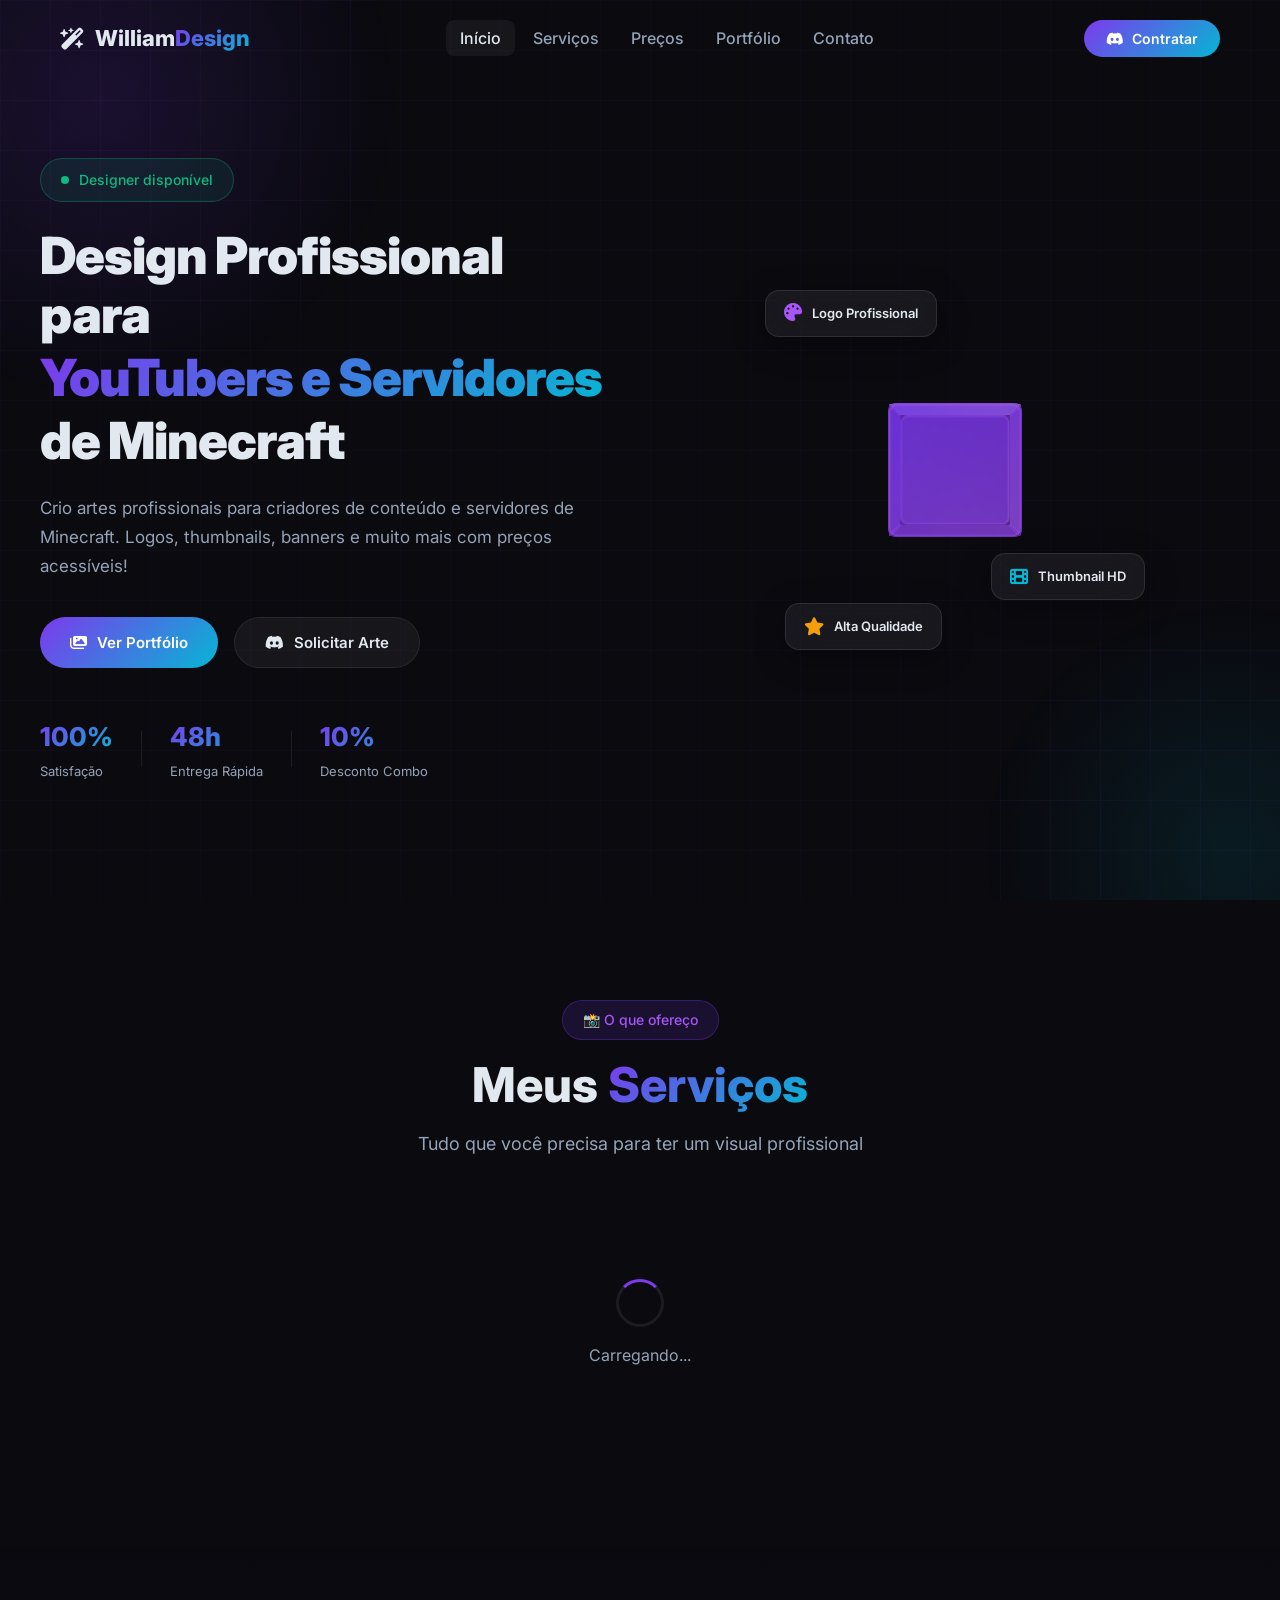
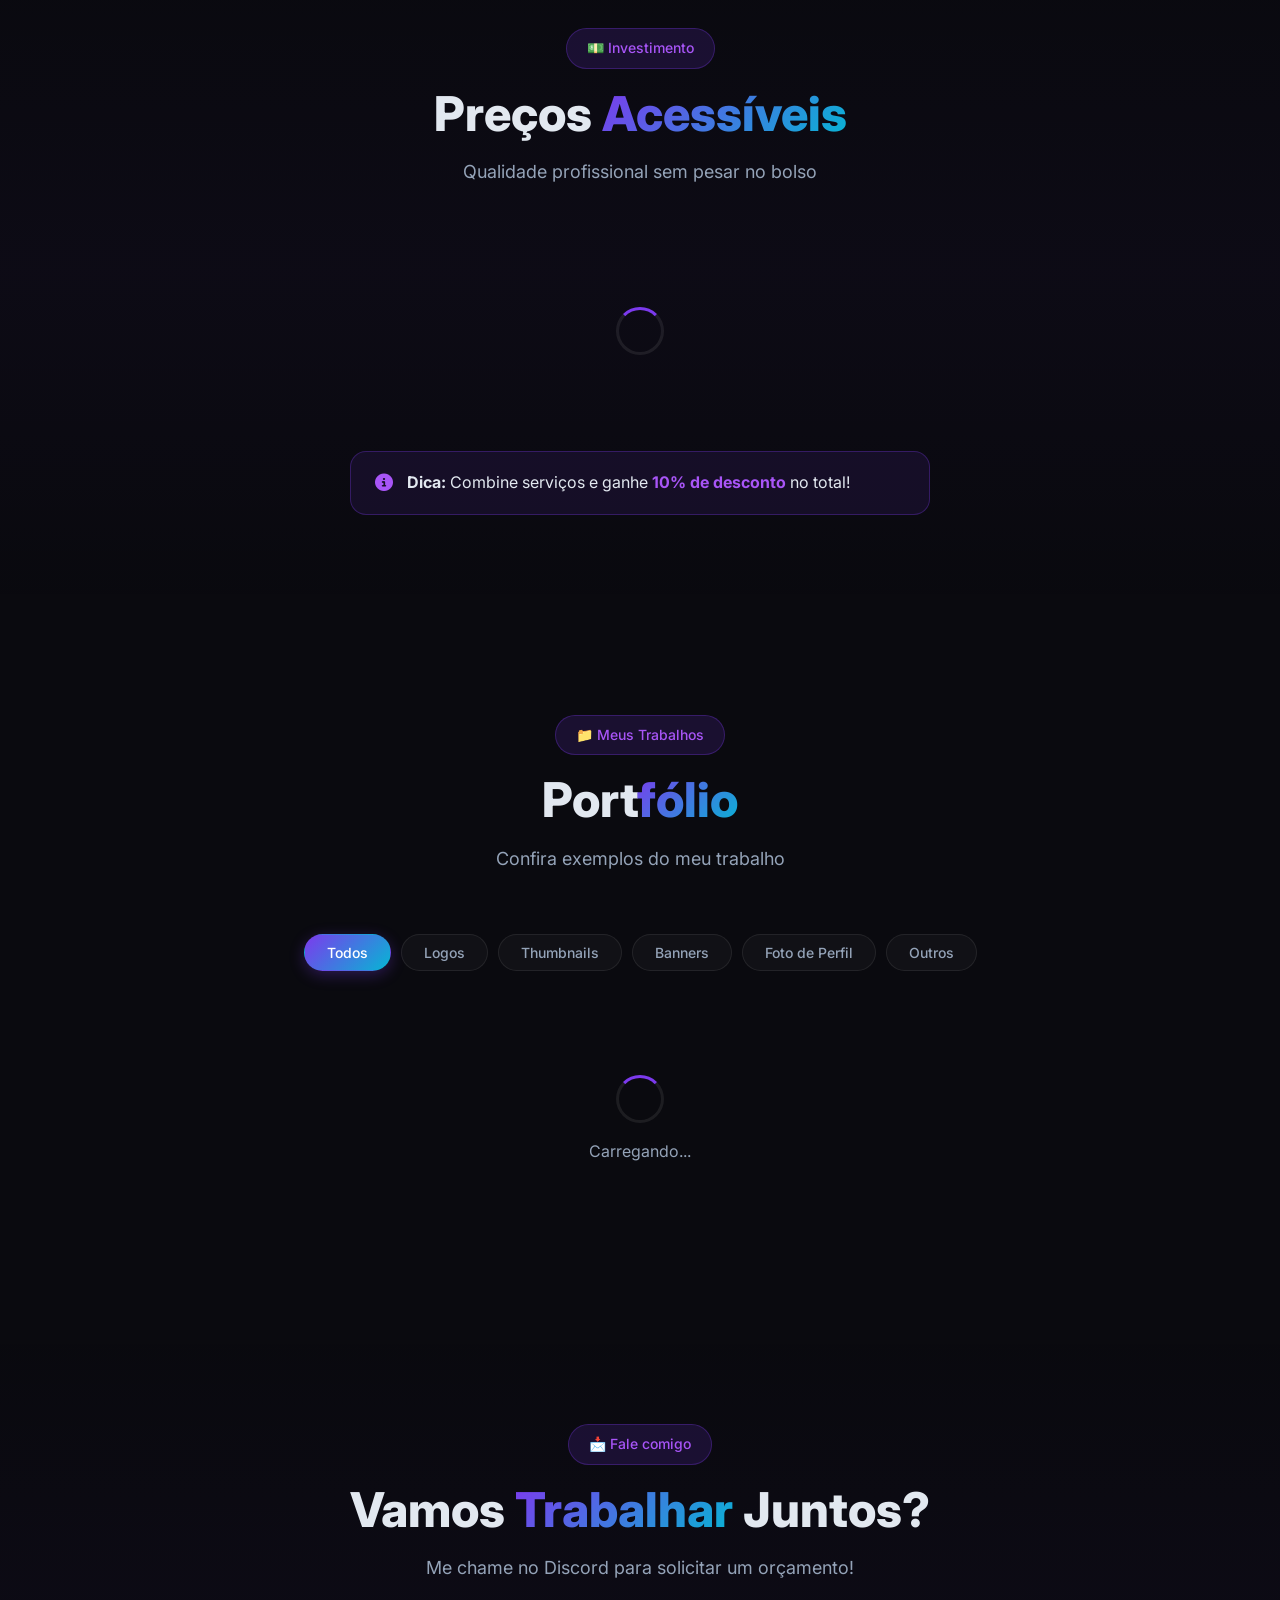
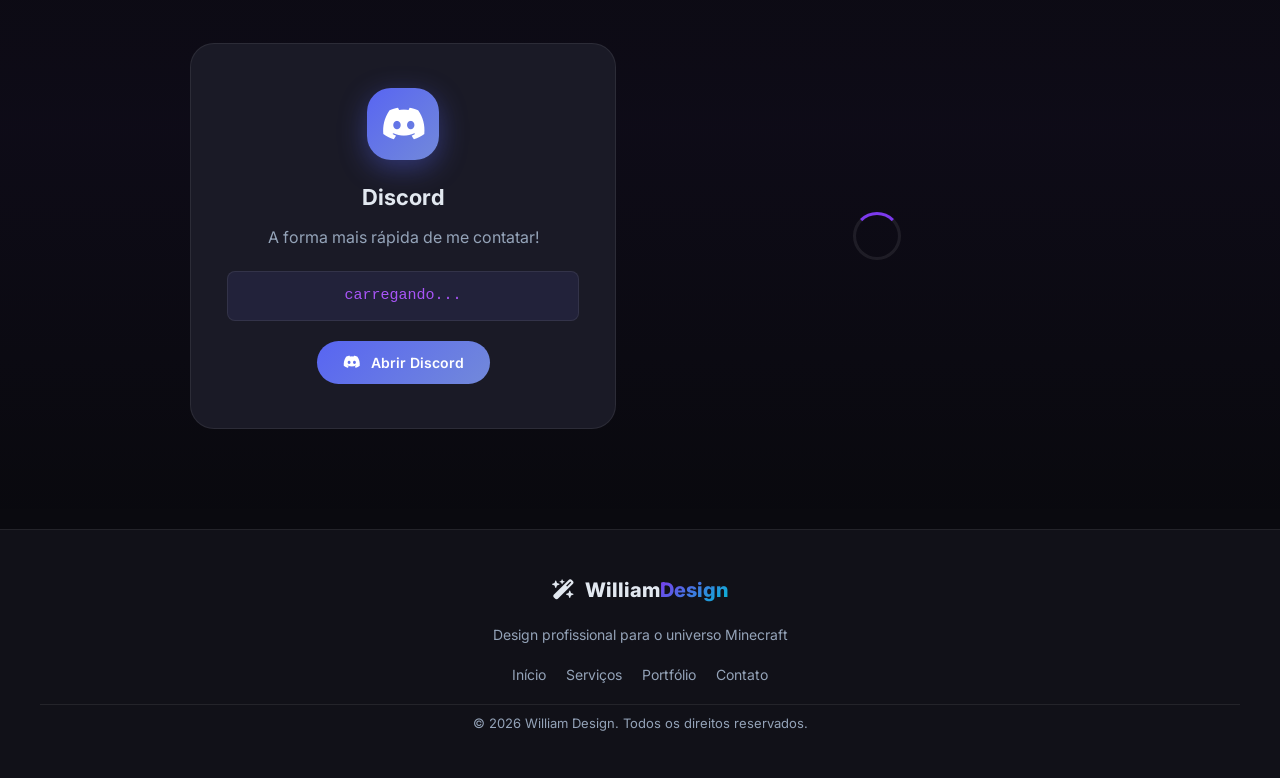
==== commit 24ded9e9: "Replace icons and update footer copyright text" ====
--- a/index.html
+++ b/index.html
@@ -18,7 +18,7 @@
   <nav class="navbar" id="navbar">
     <div class="nav-container">
       <div class="nav-logo">
-        <span class="logo-icon" id="logoIcone">🎨</span>
+        <i class="fas fa-wand-magic-sparkles"></i>
         <span class="logo-text">William<span class="logo-highlight" id="logoNome">Design</span></span>
       </div>
       <ul class="nav-links">
@@ -52,7 +52,7 @@
       <div class="hero-left">
         <div class="hero-badge">
           <span class="badge-dot"></span>
-          <span id="heroBadge">🚀 Designer de Minecraft disponível</span>
+          <span id="heroBadge">Designer disponível</span>
         </div>
         <h1 class="hero-title">
           <span id="heroTitulo">Design Profissional para</span>
@@ -213,7 +213,7 @@
   <footer class="footer">
     <div class="footer-content">
       <div class="footer-logo">
-        <span id="footerIcone">🎨</span>
+        <i class="fas fa-wand-magic-sparkles"></i>
         <span>William<span class="logo-highlight" id="footerNome">Design</span></span>
       </div>
       <p class="footer-desc" id="footerDesc">Design profissional para o universo Minecraft</p>
@@ -223,7 +223,7 @@
         <a href="#portfolio">Portfólio</a>
         <a href="#contato">Contato</a>
       </div>
-      <p class="footer-copy" id="footerCopy">© 2026 WilliamDesign. Feito com ❤️ para a comunidade Minecraft.</p>
+      <p class="footer-copy" id="footerCopy">© 2026 William Design. Todos os direitos reservados.</p>
     </div>
   </footer>
 
